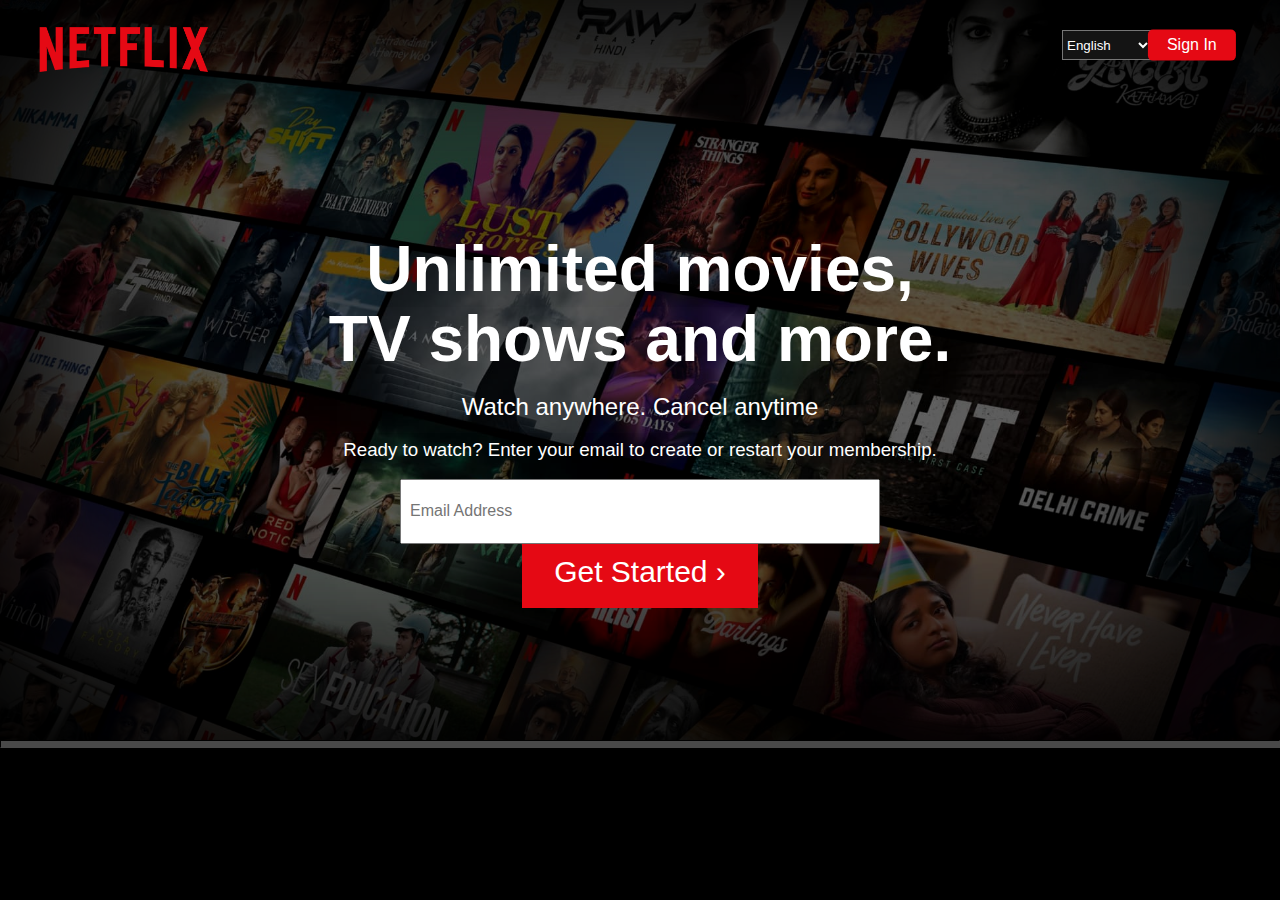
==== index.html @ e6e51c4e "Rename Main.html to index.html" ====
<!DOCTYPE html>
<html lang="en">

<head>
  <meta charset="UTF-8">
  <meta http-equiv="X-UA-Compatible" content="IE=edge">
  <meta name="viewport" content="width=device-width, initial-scale=1.0">
  <link rel="stylesheet" href="Style.css">
  <title>Netflix India - Watch TV Shows Online, Watch Movies Online</title>
  <link rel="icon" href="https://assets.nflxext.com/us/ffe/siteui/common/icons/nficon2016.ico" type="image/x-icon">
</head>

<body>

  <header class="Top">
    <div class="Top-bar">
      <img src="Img/Logo.png" alt="Netflix" />
      <span id="lang-sign">
        <span class="langselect">
          <select name="lang" id="lang-selector">
          <option value="eng">English</option>
          <option value="hin">हिन्दी</option>
        </select>
      </span>
        <a href="#" class="btn btn-rounded btn-signin">Sign In</a>
        <span>
    </div>
    <div class="Top-content">
      <h1>Unlimited movies, TV shows and more.</h1>
      <br>
      <h2 class="Top-content-1">Watch anywhere. Cancel anytime</h2>
      <br>
      <h3 class="Top-content-1">Ready to watch? Enter your email to create or restart your membership.</h3>
      <br>
      <span class="mail-started">

        <input type="email" id="Top-content-mail" name="mail" placeholder="Email Address" required><a href="#"
          class="btn btn-xl btn-get-started">Get Started &#x203A;</a>
      </span>
    </div>
  </header>
  <hr>

<!-- ################################################# Top Tab Completed #####################################################################################-->
</body>

</html>
---- Style.css ----
:root {
    --primary-color: #e50914;
    --dark-color: #141414;
  }
  
  * {
    box-sizing: border-box;
    margin: 0;
    padding: 0;
  }
  
  body {
    font-family: "Arial", sans-serif;
    -webkit-font-smoothing: antialiased;
    background: #000;
    color: #999;
  }
  
  ul {
    list-style: none;
  }
  
  h1,
  h2,
  h3,
  h4 {
    color: #fff;
  }
  
  a {
    color: #fff;
    text-decoration: none;
  }
  
  p {
    margin: 0.5rem 0;
  }
  
  img {
    width: 100%;
  }
  
  .Top {
    width: 100%;
    height: 740px;
    position: relative;
    background: url("Img/Background.png") no-repeat center center/cover;
  }
  
  .Top::after {
    content: "";
    position: absolute;
    top: 0;
    left: 0;
    width: 100%;
    height: 100%;
    z-index: 1;
    background: rgba(0, 0, 0, 0.5);
    box-shadow: inset 30px 0px 2500px #000, inset -30px -0px 2500px #000;
  }
  
  .Top-bar {
    position: relative;
    height: 90px;
    z-index: 2;
  }
  
  .Top-bar img {
    width: 170px;
    position: absolute;
        top: 30%;
        left: 3%;
        transform: translate(0);
      }

#lang-selector
{
 float:right;
 color: #fff;
 background-color: #141414;
 margin-right: 10%;
 margin-top:30px;
 width:90px;
 height:30px;
 
}
#lang-selector option{
    font-size: 15px;
    color: #fff;
    background-color: #999;
}
  
  
  .Top-bar a {
    position: absolute;
    top: 50%;
    right: 0;
    transform: translate(-50%, -50%);
  }
  
  .Top-content {
    position: relative;
    margin: auto;
    display: flex;
    flex-direction: column;
    justify-content: center;
    align-items: center;
    text-align: center;
    margin-top: 9rem;
    z-index: 2;
    margin-left:25% ;
    margin-right:25% ;
  }
  
  .Top-content h1 {
    font-weight: 600;
    font-size: 4rem;
    line-height: 1.1;
    
  }
  
  .Top-content-1 {
 font-weight: normal;
  }
  #Top-content-mail{
    font-size: 1.4rem;
    font-size: 16px;
    width: 480px;
    height: 65px;
    padding: 0.5rem 0.5rem;
    padding-top: -4px;
    
  }






/* buttons */
.btn {
    display: inline-block;
    background: var(--primary-color);
    color: #fff;
    padding: 0.4rem 1.2rem;
    font-size: 1rem;
    text-align: center;
    border: none;
    cursor: pointer;
    outline: none;
    
    
    opacity: 1.0;
  }
  
  .btn:hover {
    opacity: 0.9;
  }
  
  .btn-rounded {
    border-radius: 5px;
  }


  .btn-get-started{
    font-size: 30px;
    padding: 11px 32px;
    text-transform: capitalize;
    text-align: left;
    box-shadow: 0 8px 0 #e50914;
  }
  .btn-get-started:hover  {
    filter: brightness(110%);
    opacity: 1.0;
  }
  .btn-get-started:active  {
    opacity: 0.8;
  }
  
  .btn-lg {
    font-size: 1.4rem;
    padding: 1.2rem 1.7rem;
    text-transform: uppercase;
  }
  
  .btn-icon {
    margin-left: 0.5rem;
  }

  hr{
    height: 8px;
    width: 100%;
    color: rgb(73, 73, 73);
    background-color: rgb(73, 73, 73);
    border-color: rgb(73, 73, 73);
  }
 
  /*########################################################### Top Tab Completed#############################################################################3*/
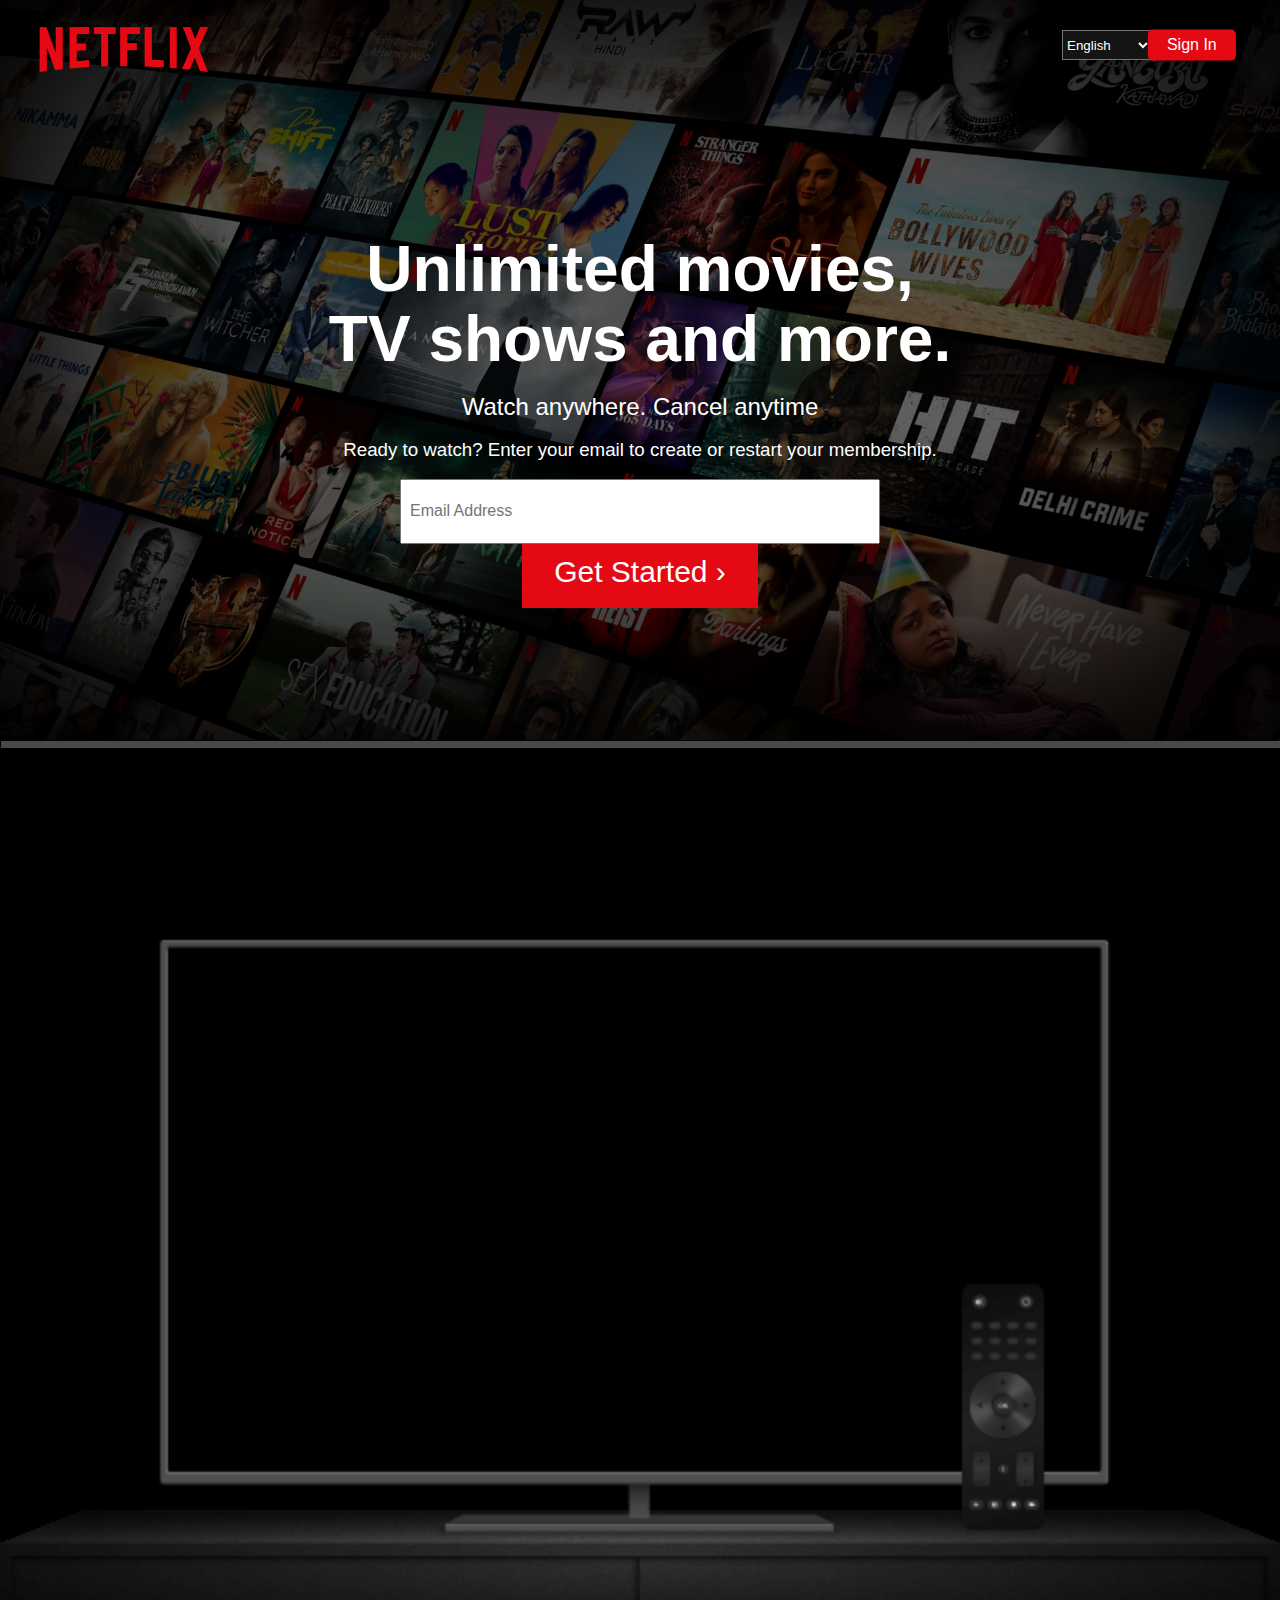
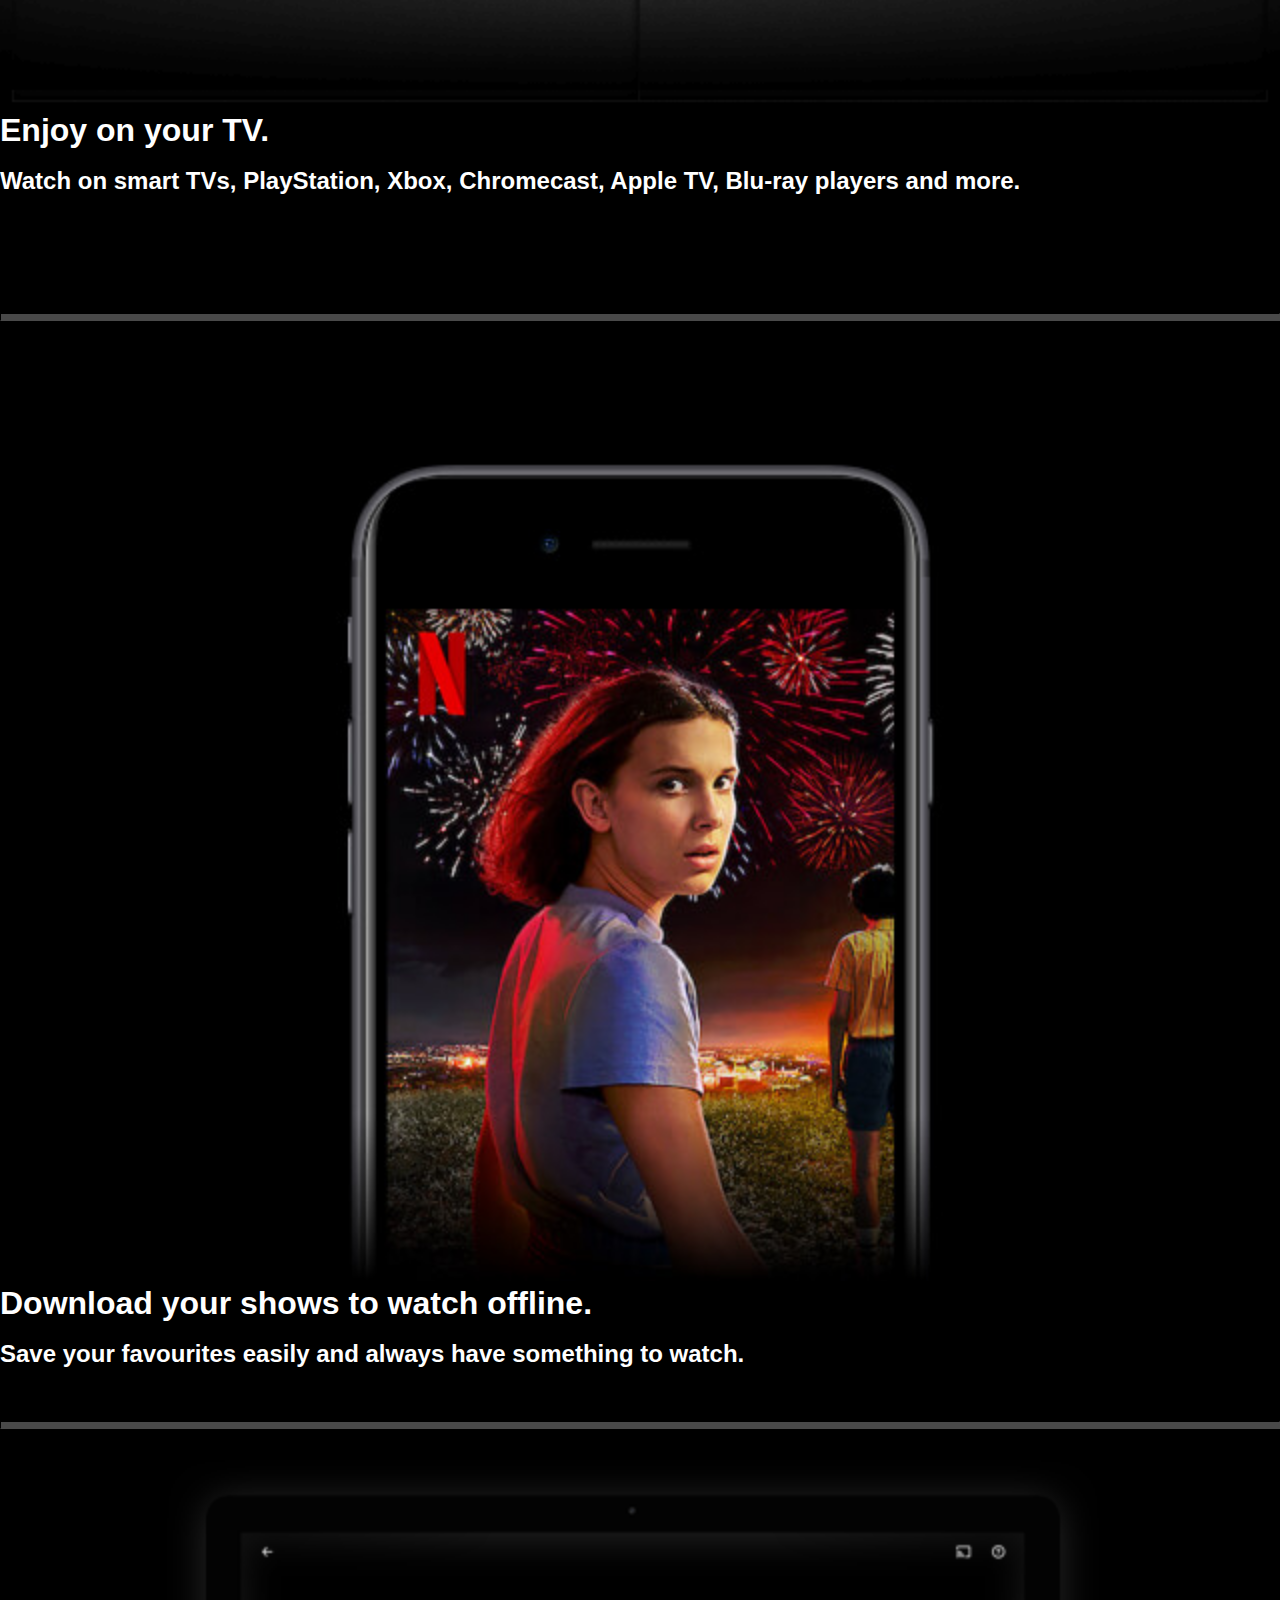
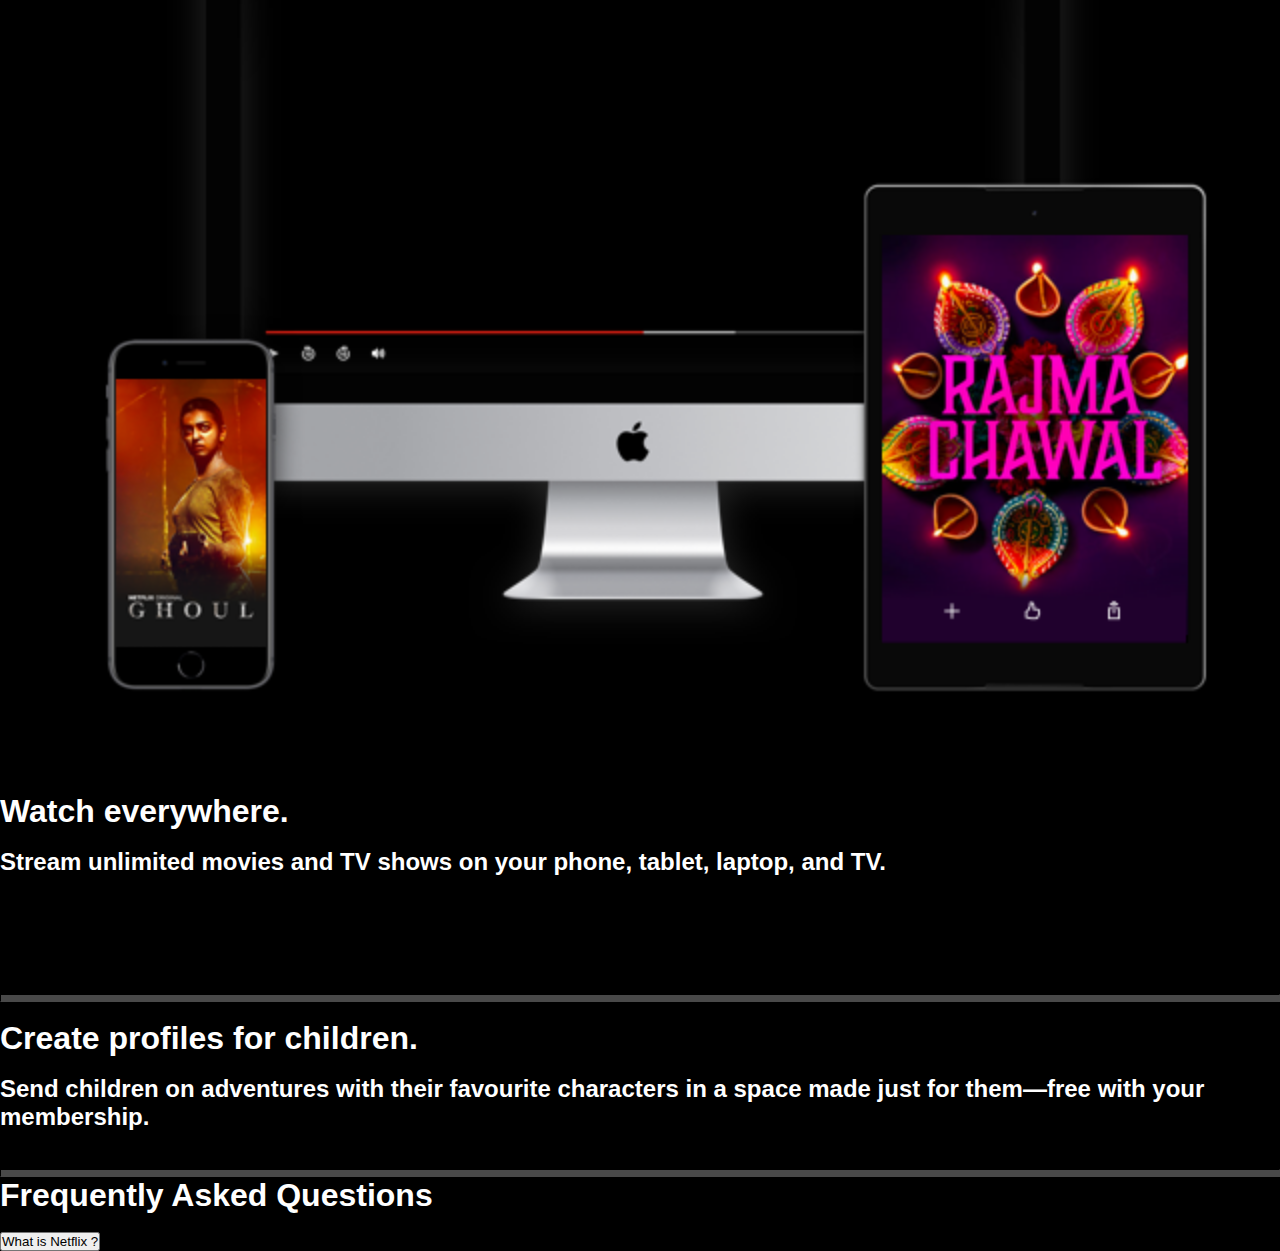
==== commit a1191718: "Add files via upload" ====
--- a/index.html
+++ b/index.html
@@ -12,16 +12,19 @@
 
 <body>
 
+
+  <!-- ################################################# Top Tab #########################################-->
+
   <header class="Top">
     <div class="Top-bar">
       <img src="Img/Logo.png" alt="Netflix" />
       <span id="lang-sign">
         <span class="langselect">
           <select name="lang" id="lang-selector">
-          <option value="eng">English</option>
-          <option value="hin">हिन्दी</option>
-        </select>
-      </span>
+            <option value="eng">English</option>
+            <option value="hin">हिन्दी</option>
+          </select>
+        </span>
         <a href="#" class="btn btn-rounded btn-signin">Sign In</a>
         <span>
     </div>
@@ -41,7 +44,74 @@
   </header>
   <hr>
 
-<!-- ################################################# Top Tab Completed #####################################################################################-->
+  <!-- ################################################# Tab 1 #########################################-->
+
+  <div class="Tab1">
+
+    <img src="Img/Tab1-content-TV.png" alt="" srcset="" id="Tab1-content-img">
+
+    <h1 class=" Tab1-content Tab1-content1">Enjoy on your TV. </h1>
+    <br>
+    <h2 class="Tab1-content Tab1-content2">Watch on smart TVs, PlayStation, Xbox, Chromecast, Apple TV, Blu-ray players
+      and more.</h2>
+  </div>
+  <br>
+  <hr style="margin-top: 100px;">
+
+  <!-- ################################################# Tab 2 #########################################-->
+  <div class="Tab2">
+    <div class="Tab2-content-img">
+      <img src="Img/Tab2-content-Phn.png" alt="" srcset="" class="Tab2-content-img1">
+    </div>
+
+    <h1 class=" Tab2-content Tab2-content1">Download your shows to watch offline.</h1>
+    <br>
+    <h2 class="Tab2-content Tab2-content2">Save your favourites easily and always have something to watch.</h2>
+  </div>
+  <br>
+  <hr style="margin-top: 35px;">
+
+  <!-- ################################################# Tab 3 #########################################-->
+  <div class="Tab3">
+
+    <img src="Img/Tab3-content-Apple.png" alt="" srcset="" id="Tab3-content-img">
+
+    <h1 class=" Tab3-content Tab3-content1">Watch everywhere.</h1>
+    <br>
+    <h2 class="Tab3-content Tab3-content2">Stream unlimited movies and TV shows on your phone, tablet, laptop, and TV.
+    </h2>
+  </div>
+  <br>
+  <hr style="margin-top: 100px;">
+
+  <!-- ################################################# Tab 4#########################################-->
+  <div class="Tab4">
+    <div class="Tab4-content-img">
+      <img src="Img/Tab4-content-children.png" alt="" srcset="" class="Tab4-content-img1">
+    </div>
+
+    <h1 class=" Tab4-content Tab4-content1">Create profiles for children.</h1>
+    <br>
+    <h2 class="Tab4-content Tab4-content2">Send children on adventures with their favourite characters in a space made
+      just for them—free with your membership.
+    </h2>
+  </div>
+  <br>
+  <hr style="margin-top: 20px;">
+
+  <!-- ################################################# Faq  Tab #########################################-->
+
+  <div class="faq-tab">
+
+    <h1 class="faqhead"> Frequently Asked Questions </h1>
+    <br>
+    <div class="buttonsFaq">
+      <button class="Faq-button">What is Netflix
+        ? </button>
+
+
+    </div>
+  </div>
 </body>
 
-</html>
+</html>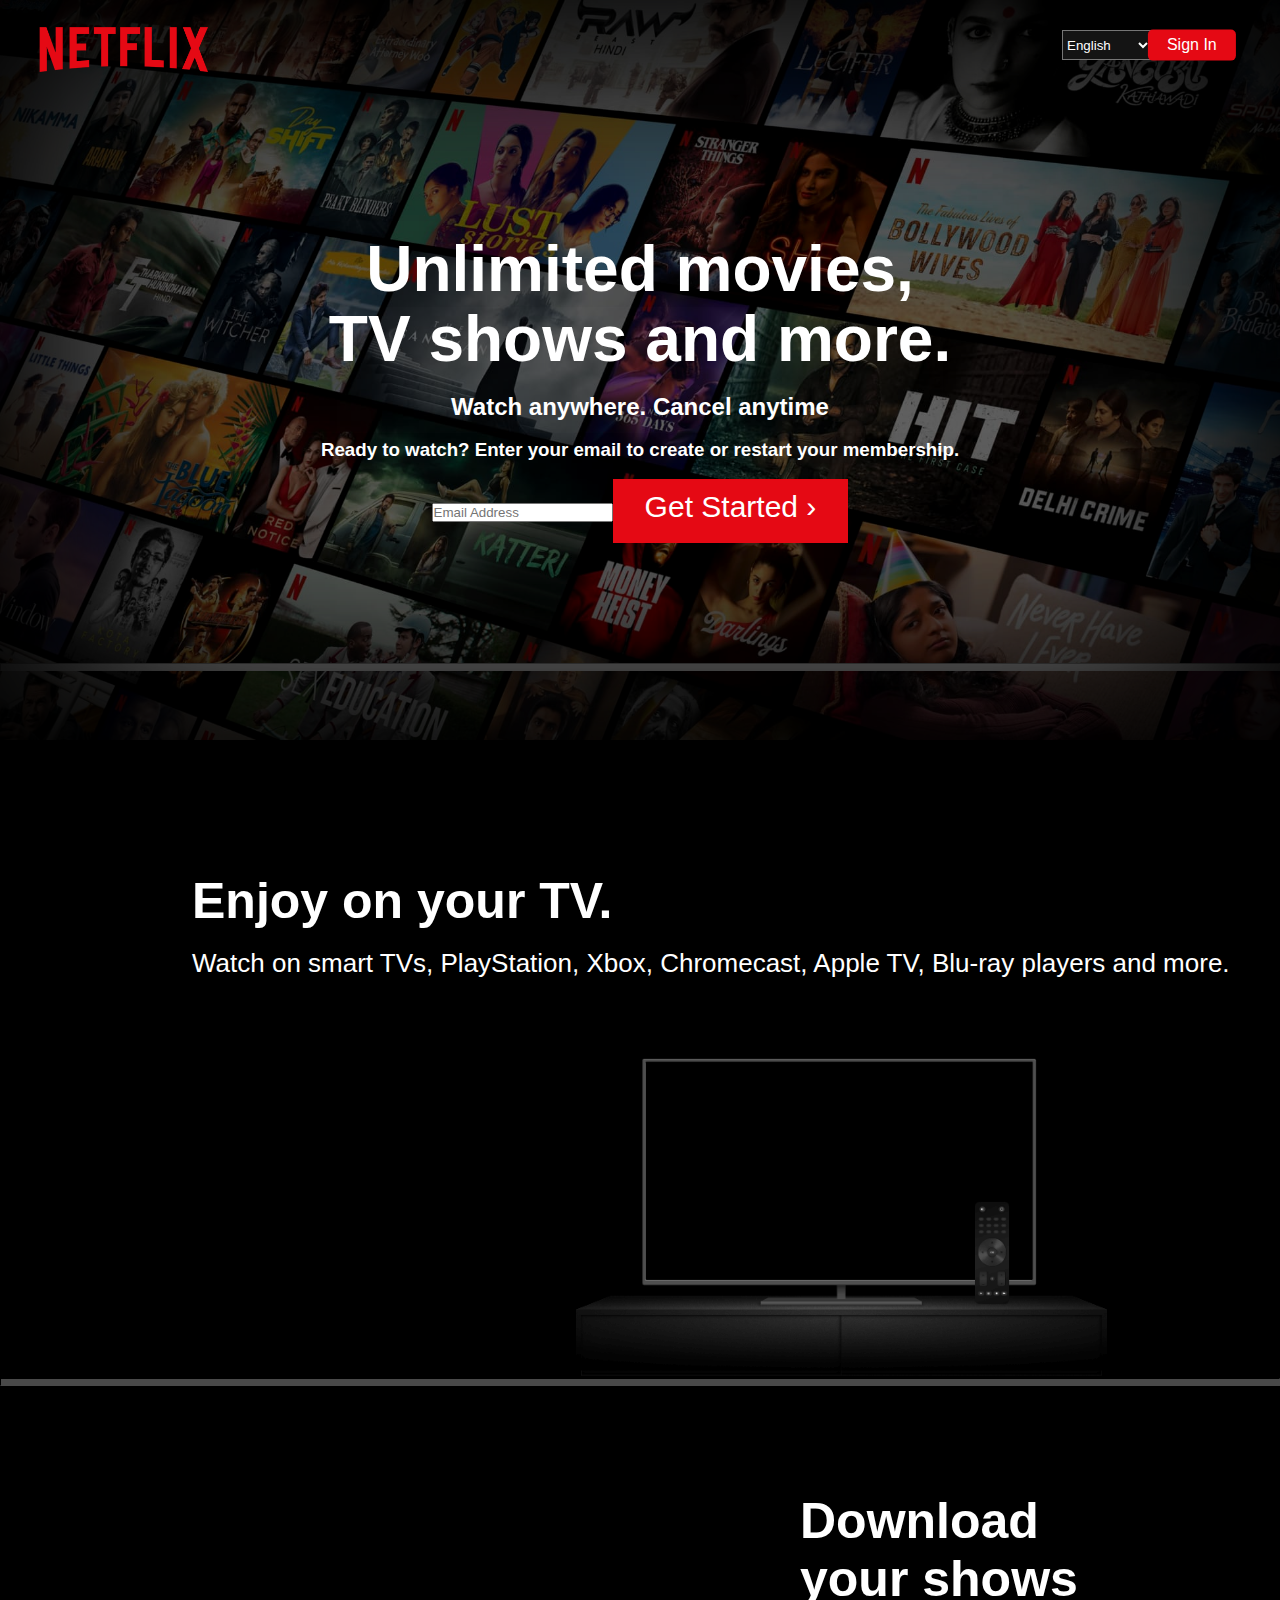
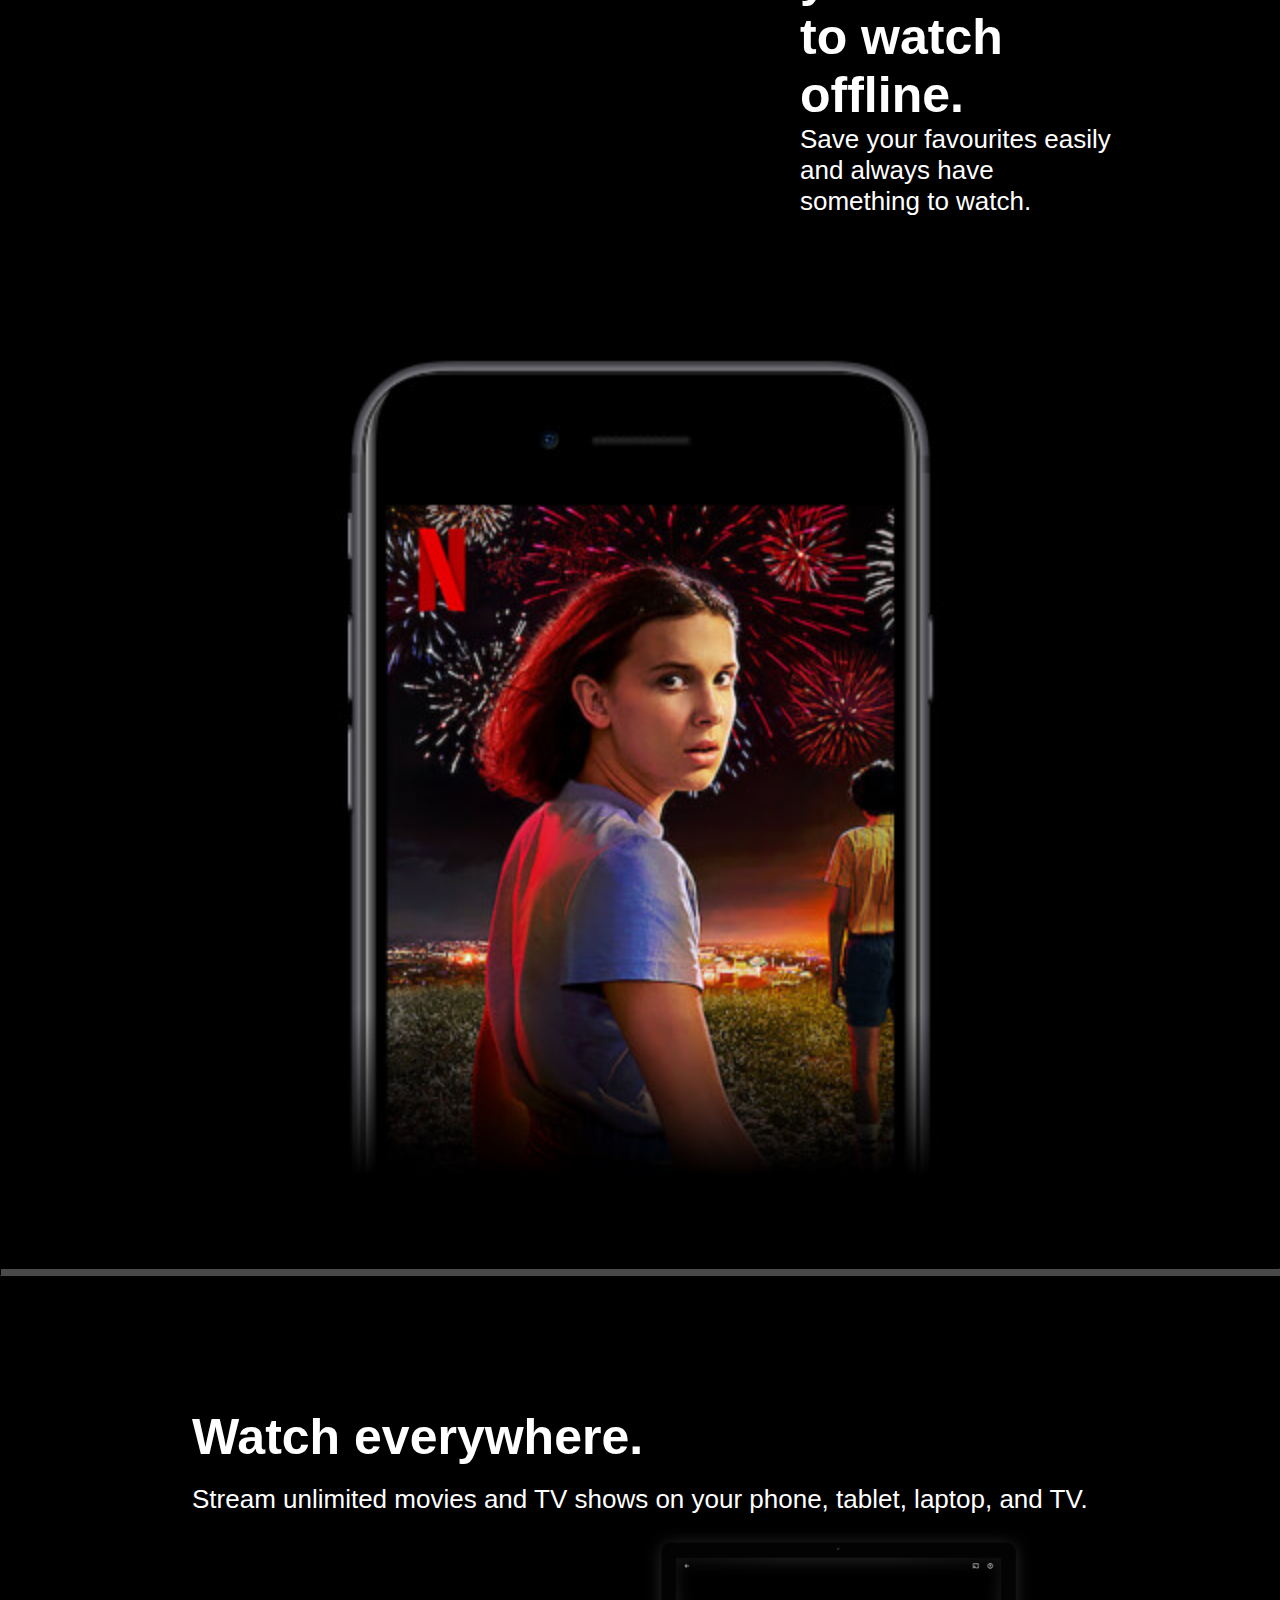
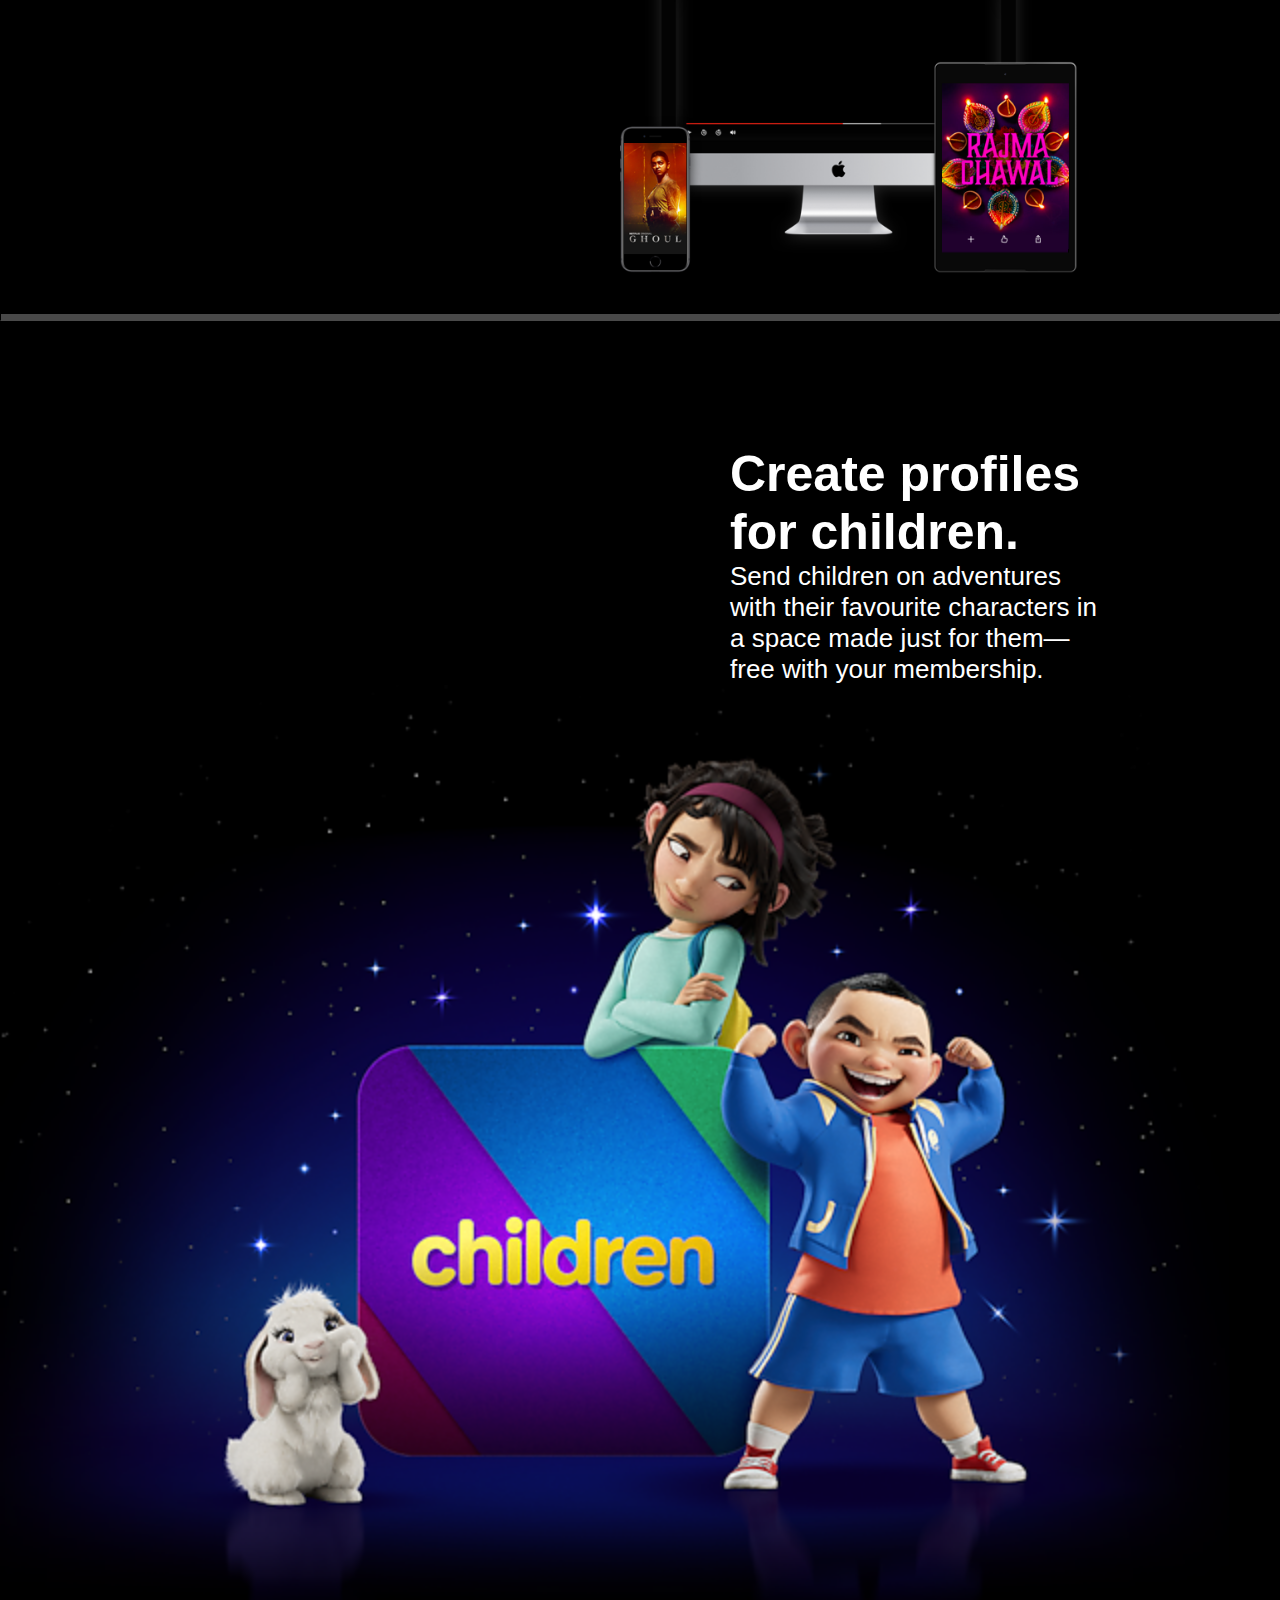
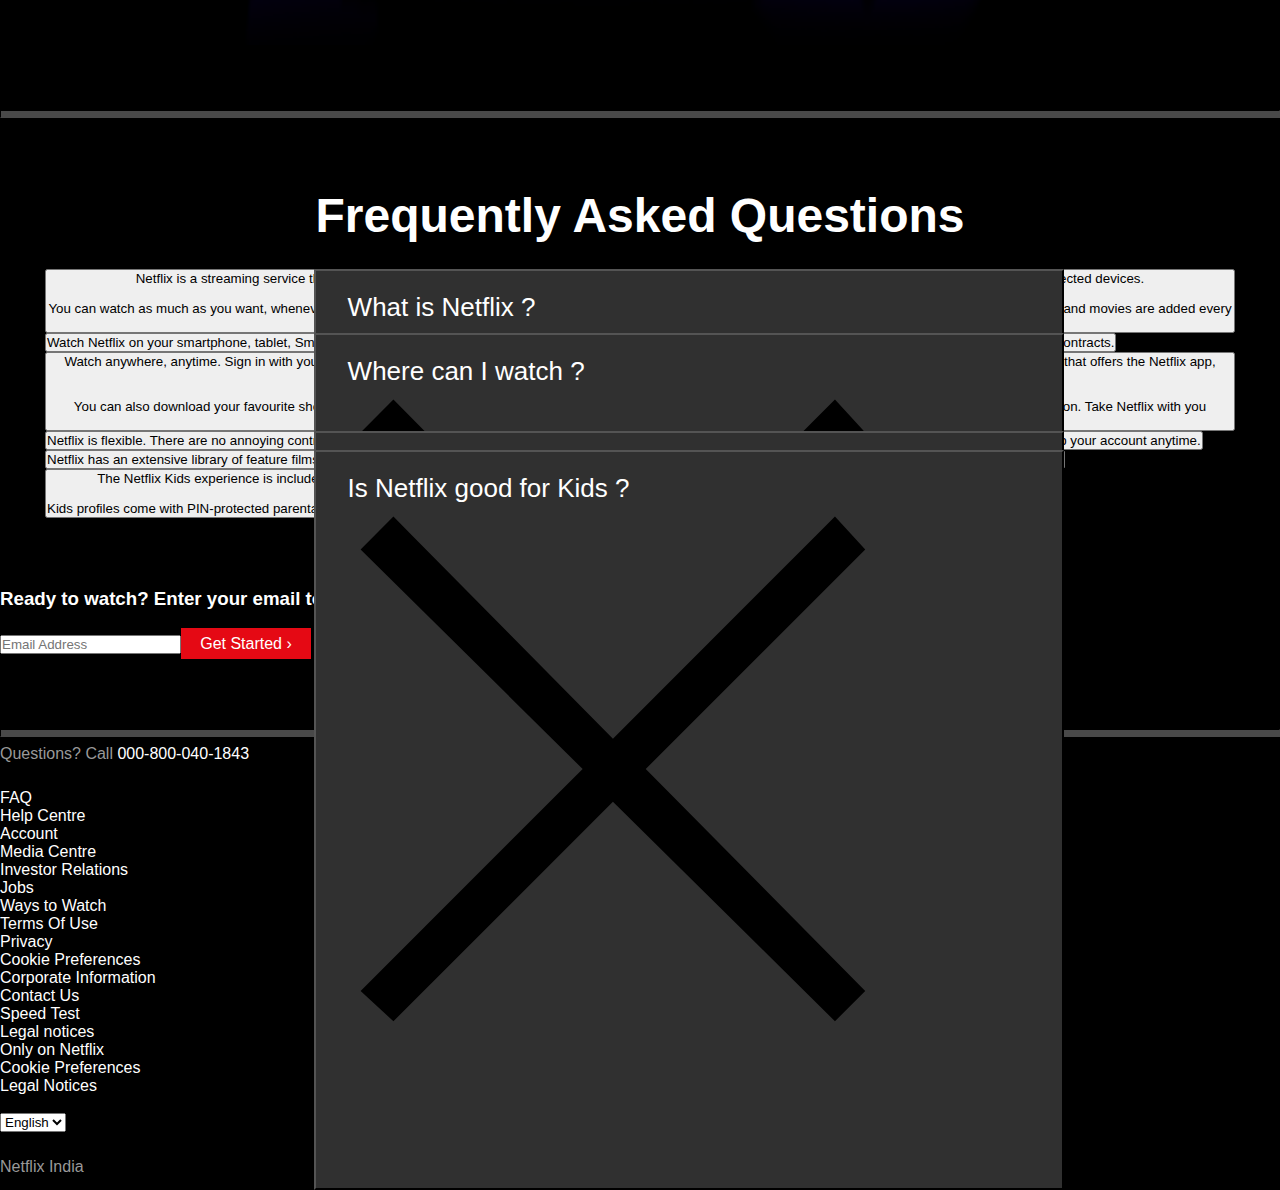
==== commit b62abf85: "Add files via upload" ====
--- a/index.html
+++ b/index.html
@@ -16,102 +16,379 @@
   <!-- ################################################# Top Tab #########################################-->
 
   <header class="Top">
+
+    <!-------------Top bar containing Logo Language Selector and Sign In button-------------->
     <div class="Top-bar">
-      <img src="Img/Logo.png" alt="Netflix" />
-      <span id="lang-sign">
+      <div class="logosign">
+        <img src="Img/Logo.png" alt="Netflix" id="logo" />
+
+        <span id="lang-sign">
+
+          <span class="langselect">
+            <select name="lang" id="lang-selector">
+              <option value="eng">English</option>
+              <option value="hin">हिन्दी</option>
+            </select>
+          </span>
+
+          <span><a href="#" class="btn btn-rounded btn-sign btn-icon">Sign In</a></span>
+        </span>
+      </div>
+    </div>
+
+    <!-------------Top tab containing Content email form get started button etc button-------------->
+
+
+
+    <div class="Top-content">
+      <h1 class="Top-content-1">Unlimited movies, TV shows and more.</h1>
+      <br>
+      <h2 class="Top-content-2">Watch anywhere. Cancel anytime</h2>
+      <br>
+      <form action="" class="mail-form">
+        <h3 class="Top-content-3">Ready to watch? Enter your email to create or restart your membership.</h3>
+        <br>
+        <span class="mail-started">
+          <input type="email" class="Top-content-mail" name="mail" placeholder="Email Address" required><a href="#"
+            class="btn btn-xl btn-get-started"><span class="btn-text"> Get Started
+              &#x203A;</span></a>
+        </span>
+      </form>
+    </div>
+
+    <hr style="margin-top: 10%;  color: white;
+        background-color: white;
+        border-color: white;">
+  </header>
+
+
+
+  <!-- ################################################# Tab 1 ######################################### -->
+
+
+
+  <div class="tab1-main">
+    <div class="tab1-container">
+      <div class="Tab1">
+
+        <div class="tab1-text tab1-item1 tab1-item">
+          <div class="tab1-text-container">
+            <h1 class=" Tab1-content Tab1-content1">Enjoy on your TV. </h1>
+            <br>
+            <h2 class="Tab1-content Tab1-content2">Watch on smart TVs, PlayStation, Xbox, Chromecast, Apple
+              TV, Blu-ray players and more.</h2>
+          </div>
+        </div>
+        <div class="tab1-img tab1-item2 tab1-item"><img src="Img/Tab1-content-TV.png" alt="" srcset=""
+            id="Tab1-content-img"></div>
+
+      </div>
+    </div>
+  </div>
+  <hr style="margin-top: 15px;">
+
+
+
+  <!-- ################################################# Tab 2 #########################################-->
+
+
+
+  <div class="tab2-main">
+    <div class="tab2-container">
+      <div class="Tab2">
+
+        <div class="tab2-text tab2-item1 tab2-item">
+          <div class="tab2-text-container">
+            <h1 class=" Tab2-content Tab2-content1">Download your shows to watch offline.</h1>
+
+            <h2 class="Tab2-content Tab2-content2">Save your favourites easily and always have something to watch.</h2>
+          </div>
+        </div>
+        <div class="tab2-img tab2-item2 tab2-item"><img src="Img/Tab2-content-Phn.png" alt="" srcset=""
+            id="Tab2-content-img"></div>
+
+      </div>
+    </div>
+  </div>
+  <hr style="margin-top: 35px;">
+
+
+  <!-- ################################################# Tab 3 #########################################-->
+
+
+
+  <div class="tab3-main">
+    <div class="tab3-container">
+      <div class="Tab3">
+
+        <div class="tab3-text tab3-item1 tab3-item">
+          <div class="tab3-text-container">
+            <h1 class=" Tab3-content Tab3-content1">Watch everywhere.</h1>
+            <br>
+            <h2 class="Tab3-content Tab3-content2">Stream unlimited movies and TV shows on your phone, tablet, laptop,
+              and TV.</h2>
+          </div>
+        </div>
+        <div class="tab3-img tab3-item2 tab3-item"><img src="Img/Tab3-content-Apple.png" alt="" srcset=""
+            id="Tab3-content-img"></div>
+
+      </div>
+    </div>
+  </div>
+  <hr style="margin-top: 35px;">
+
+
+
+
+  <!-- ################################################# Tab 4#########################################-->
+
+
+
+  <div class="tab4-main">
+    <div class="tab4-container">
+      <div class="Tab4">
+
+        <div class="tab4-text tab4-item1 tab4-item">
+          <div class="tab4-text-container">
+            <h1 class=" Tab4-content Tab4-content1">Create profiles for children.</h1>
+
+            <h2 class="Tab4-content Tab4-content2">Send children on adventures with their favourite characters in a
+              space made
+              just for them—free with your membership.</h2>
+          </div>
+        </div>
+        <div class="tab4-img tab4-item2 tab4-item"><img src="Img/Tab4-content-children.png" alt="" srcset=""
+            id="Tab4-content-img"></div>
+
+      </div>
+    </div>
+  </div>
+  <hr style="margin-top: 10px;">
+
+
+
+
+  <!-- ################################################# Faq  Tab #########################################-->
+
+  <div class="faq-tab">
+
+    <h1 class="faqhead"> Frequently Asked Questions </h1>
+    <br>
+
+    <div class="buttonsFaq">
+
+
+      <!---------------------------------------->
+
+
+      <button class="Faq-button Faq-button1">
+        <span class="ques">What is Netflix ? </span>
+        <span class="ques-icon ques-1">
+          <svg id="thin-x" viewBox="0 0 26 26" class="svg-icon svg-icon-thin-x svg-closed" focusable="true">
+            <path
+              d="M10.5 9.3L1.8 0.5 0.5 1.8 9.3 10.5 0.5 19.3 1.8 20.5 10.5 11.8 19.3 20.5 20.5 19.3 11.8 10.5 20.5 1.8 19.3 0.5 10.5 9.3Z">
+            </path>
+          </svg></span>
+      </button>
+      <button class="Answer-button Faq-answer1 initially-hide">
+        <span class="ans">Netflix is a streaming service that offers a wide variety of award-winning TV shows, movies,
+          anime, documentaries and more – on thousands of internet-connected devices. <br><br>
+
+          You can watch as much as you want, whenever you want, without a single ad – all for one low monthly price.
+          There's always something new to discover, and new TV shows and movies are added every week!</span>
+      </button>
+
+
+      <!---------------------------------------->
+
+
+      <button class="Faq-button Faq-button2">
+        <span class="ques">How much does netflix Costs ? </span>
+        <span class="ques-icon ques-1">
+          <svg id="thin-x" viewBox="0 0 26 26" class="svg-icon svg-icon-thin-x svg-closed" focusable="true">
+            <path
+              d="M10.5 9.3L1.8 0.5 0.5 1.8 9.3 10.5 0.5 19.3 1.8 20.5 10.5 11.8 19.3 20.5 20.5 19.3 11.8 10.5 20.5 1.8 19.3 0.5 10.5 9.3Z">
+            </path>
+          </svg></span>
+      </button>
+      <button class="Answer-button Faq-answer2 initially-hide">
+        <span class="ans">Watch Netflix on your smartphone, tablet, Smart TV, laptop, or streaming device, all for one
+          fixed monthly fee. Plans range from ₹ 149 to ₹ 649 a month. No extra costs, no contracts.</span>
+      </button>
+
+
+      <!---------------------------------------->
+
+
+      <button class="Faq-button Faq-button3"><span class="ques">Where can I watch ?</span>
+        <span class="ques-icon ques-1">
+          <svg id="thin-x" viewBox="0 0 26 26" class="svg-icon svg-icon-thin-x svg-closed" focusable="true">
+            <path
+              d="M10.5 9.3L1.8 0.5 0.5 1.8 9.3 10.5 0.5 19.3 1.8 20.5 10.5 11.8 19.3 20.5 20.5 19.3 11.8 10.5 20.5 1.8 19.3 0.5 10.5 9.3Z">
+            </path>
+          </svg></span>
+      </button>
+      <button class="Answer-button Faq-answer3 initially-hide">
+        <span class="ans">Watch anywhere, anytime. Sign in with your Netflix account to watch instantly on the web at
+          netflix.com from your personal computer or on any internet-connected device that offers the Netflix app,
+          including smart TVs, smartphones, tablets, streaming media players and game consoles.
+          <br><br>
+          You can also download your favourite shows with the iOS, Android, or Windows 10 app. Use downloads to watch
+          while you're on the go and without an internet connection. Take Netflix with you anywhere.</span>
+      </button>
+
+
+      <!---------------------------------------->
+
+
+
+      <button class="Faq-button Faq-button4"><span class="ques">How do I cancel ? </span>
+        <span class="ques-icon ques-1">
+          <svg id="thin-x" viewBox="0 0 26 26" class="svg-icon svg-icon-thin-x svg-closed" focusable="true">
+            <path
+              d="M10.5 9.3L1.8 0.5 0.5 1.8 9.3 10.5 0.5 19.3 1.8 20.5 10.5 11.8 19.3 20.5 20.5 19.3 11.8 10.5 20.5 1.8 19.3 0.5 10.5 9.3Z">
+            </path>
+          </svg></span>
+      </button>
+      <button class="Answer-button Faq-answer4 initially-hide">
+        <span class="ans">Netflix is flexible. There are no annoying contracts and no commitments. You can easily cancel
+          your account online in two clicks. There are no cancellation fees - start or stop your account anytime.</span>
+      </button>
+
+
+      <!---------------------------------------->
+
+
+
+      <button class="Faq-button Faq-button5"><span class="ques">What can I watch on Netflix ? </span>
+        <span class="ques-icon ques-1">
+          <svg id="thin-x" viewBox="0 0 26 26" class="svg-icon svg-icon-thin-x svg-closed" focusable="true">
+            <path
+              d="M10.5 9.3L1.8 0.5 0.5 1.8 9.3 10.5 0.5 19.3 1.8 20.5 10.5 11.8 19.3 20.5 20.5 19.3 11.8 10.5 20.5 1.8 19.3 0.5 10.5 9.3Z">
+            </path>
+          </svg></span>
+      </button>
+      <button class="Answer-button Faq-answer5 initially-hide">
+        <span class="ans">Netflix has an extensive library of feature films, documentaries, TV shows, anime,
+          award-winning Netflix originals, and more. Watch as much as you want, anytime you want.</span>
+      </button>
+
+
+
+      <!-- ------------------------------------ -->
+
+
+
+      <button class="Faq-button Faq-button6"><span class="ques">Is Netflix good for Kids ? </span>
+        <span class="ques-icon ques-1">
+          <svg id="thin-x" viewBox="0 0 26 26" class="svg-icon svg-icon-thin-x svg-closed" focusable="true">
+            <path
+              d="M10.5 9.3L1.8 0.5 0.5 1.8 9.3 10.5 0.5 19.3 1.8 20.5 10.5 11.8 19.3 20.5 20.5 19.3 11.8 10.5 20.5 1.8 19.3 0.5 10.5 9.3Z">
+            </path>
+          </svg></span>
+      </button>
+      <button class="Answer-button Faq-answer6 initially-hide">
+        <span class="ans">The Netflix Kids experience is included in your membership to give parents control while kids
+          enjoy family-friendly TV shows and films in their own space.
+          <br><br>
+          Kids profiles come with PIN-protected parental controls that let you restrict the maturity rating of content
+          kids can watch and block specific titles you don’t want kids to see.</span>
+      </button>
+    </div>
+  </div>
+
+
+
+
+
+  <!-- ------------------------------------ -->
+
+
+
+  <div class="Footor-mailsign">
+    <form action="" class="footer-mail-form">
+      <h3 class="footer-mail-head">Ready to watch? Enter your email to create or restart your membership.</h3>
+      <br>
+      <span class="footer-mail-started">
+        <input type="email" class="footer-content-mail" name="mail" placeholder="Email Address" required><a href="#"
+          class="btn btn-xl btn-get-started-footer"><span class="btn-text"> Get Started
+            &#x203A;</span></a>
+      </span>
+    </form>
+  </div>
+
+
+  <!-- <form action="" class="mail-form">
+    <h3 class="Top-content-3">Ready to watch? Enter your email to create or restart your membership.</h3>
+    <br>
+    <span class="mail-started">
+      <input type="email" class="Top-content-mail" name="mail" placeholder="Email Address" required><a href="#"
+        class="btn btn-xl btn-get-started"><span class="btn-text"> Get Started
+          &#x203A;</span></a>
+    </span>
+  </form> -->
+
+
+  <hr style="margin-top: 70px;">
+
+
+  <!-- <div class="login-tab2-faq">
+    <h3 class="Top-content-1">Ready to watch? Enter your email to create or restart your membership.</h3>
+    <br>
+    <span class="mail-started">
+
+      <input type="email" id="Top-content-mail" name="mail" placeholder="Email Address" required><a href="#"
+        class="btn btn-xl btn-get-started">Get Started &#x203A;</a>
+    </span>
+  </div>
+
+  <hr style="margin-top: 70px;"> -->
+
+
+
+  <!-- ################################################# Footer #########################################-->
+
+  <footer class="footer">
+    <div class="footer-content">
+      <p>Questions? Call <a href="tel:000-800-040-1843" style="font-size: 16px;"> 000-800-040-1843 </a></p>
+      <br>
+      <div class="footer-cols">
+        <ul>
+          <li><a href="#"><span class="footer-list-links">FAQ</span></a></li>
+          <li><a href="#"><span class="footer-list-links">Help Centre</span></a></li>
+          <li><a href="#"><span class="footer-list-links">Account</span></a></li>
+          <li><a href="#"><span class="footer-list-links">Media Centre</span></a></li>
+          <li><a href="#"><span class="footer-list-links">Investor Relations</span></a></li>
+          <li><a href="#"><span class="footer-list-links">Jobs</span></a></li>
+          <li><a href="#"><span class="footer-list-links">Ways to Watch</span></a></li>
+          <li><a href="#"><span class="footer-list-links">Terms Of Use</span></a></li>
+          <li><a href="#"><span class="footer-list-links">Privacy</span></a></li>
+          <li><a href="#"><span class="footer-list-links">Cookie Preferences</span></a></li>
+          <li><a href="#"><span class="footer-list-links">Corporate Information</span></a></li>
+          <li><a href="#"><span class="footer-list-links">Contact Us</a></li>
+          <li><a href="#"><span class="footer-list-links">Speed Test</a></li>
+          <li><a href="#"><span class="footer-list-links">Legal notices</a></li>
+          <li><a href="#"><span class="footer-list-links">Only on Netflix</a></li>
+          <li><a href="#">Cookie Preferences</a></li>
+          <li><a href="#">Legal Notices</a></li>
+        </ul>
+        <br>
         <span class="langselect">
-          <select name="lang" id="lang-selector">
+          <select name="lang" id="lang-selector-footer">
             <option value="eng">English</option>
             <option value="hin">हिन्दी</option>
           </select>
         </span>
-        <a href="#" class="btn btn-rounded btn-signin">Sign In</a>
-        <span>
-    </div>
-    <div class="Top-content">
-      <h1>Unlimited movies, TV shows and more.</h1>
-      <br>
-      <h2 class="Top-content-1">Watch anywhere. Cancel anytime</h2>
-      <br>
-      <h3 class="Top-content-1">Ready to watch? Enter your email to create or restart your membership.</h3>
-      <br>
-      <span class="mail-started">
-
-        <input type="email" id="Top-content-mail" name="mail" placeholder="Email Address" required><a href="#"
-          class="btn btn-xl btn-get-started">Get Started &#x203A;</a>
-      </span>
-    </div>
-  </header>
-  <hr>
-
-  <!-- ################################################# Tab 1 #########################################-->
-
-  <div class="Tab1">
-
-    <img src="Img/Tab1-content-TV.png" alt="" srcset="" id="Tab1-content-img">
-
-    <h1 class=" Tab1-content Tab1-content1">Enjoy on your TV. </h1>
-    <br>
-    <h2 class="Tab1-content Tab1-content2">Watch on smart TVs, PlayStation, Xbox, Chromecast, Apple TV, Blu-ray players
-      and more.</h2>
-  </div>
-  <br>
-  <hr style="margin-top: 100px;">
-
-  <!-- ################################################# Tab 2 #########################################-->
-  <div class="Tab2">
-    <div class="Tab2-content-img">
-      <img src="Img/Tab2-content-Phn.png" alt="" srcset="" class="Tab2-content-img1">
-    </div>
-
-    <h1 class=" Tab2-content Tab2-content1">Download your shows to watch offline.</h1>
-    <br>
-    <h2 class="Tab2-content Tab2-content2">Save your favourites easily and always have something to watch.</h2>
-  </div>
-  <br>
-  <hr style="margin-top: 35px;">
-
-  <!-- ################################################# Tab 3 #########################################-->
-  <div class="Tab3">
-
-    <img src="Img/Tab3-content-Apple.png" alt="" srcset="" id="Tab3-content-img">
-
-    <h1 class=" Tab3-content Tab3-content1">Watch everywhere.</h1>
-    <br>
-    <h2 class="Tab3-content Tab3-content2">Stream unlimited movies and TV shows on your phone, tablet, laptop, and TV.
-    </h2>
-  </div>
-  <br>
-  <hr style="margin-top: 100px;">
-
-  <!-- ################################################# Tab 4#########################################-->
-  <div class="Tab4">
-    <div class="Tab4-content-img">
-      <img src="Img/Tab4-content-children.png" alt="" srcset="" class="Tab4-content-img1">
-    </div>
-
-    <h1 class=" Tab4-content Tab4-content1">Create profiles for children.</h1>
-    <br>
-    <h2 class="Tab4-content Tab4-content2">Send children on adventures with their favourite characters in a space made
-      just for them—free with your membership.
-    </h2>
-  </div>
-  <br>
-  <hr style="margin-top: 20px;">
-
-  <!-- ################################################# Faq  Tab #########################################-->
-
-  <div class="faq-tab">
-
-    <h1 class="faqhead"> Frequently Asked Questions </h1>
-    <br>
-    <div class="buttonsFaq">
-      <button class="Faq-button">What is Netflix
-        ? </button>
-
-
-    </div>
-  </div>
+        <br>
+        <br>
+        <p>Netflix India</p>
+
+      </div>
+    </div>
+  </footer>
+
+
+
 </body>
 
 </html>--- a/Style.css
+++ b/Style.css
@@ -1,136 +1,137 @@
 :root {
-    --primary-color: #e50914;
-    --dark-color: #141414;
-  }
-  
-  * {
-    box-sizing: border-box;
-    margin: 0;
-    padding: 0;
-  }
-  
-  body {
-    font-family: "Arial", sans-serif;
-    -webkit-font-smoothing: antialiased;
-    background: #000;
-    color: #999;
-  }
-  
-  ul {
-    list-style: none;
-  }
-  
-  h1,
-  h2,
-  h3,
-  h4 {
-    color: #fff;
-  }
-  
-  a {
-    color: #fff;
-    text-decoration: none;
-  }
-  
-  p {
-    margin: 0.5rem 0;
-  }
-  
-  img {
-    width: 100%;
-  }
-  
-  .Top {
-    width: 100%;
-    height: 740px;
-    position: relative;
-    background: url("Img/Background.png") no-repeat center center/cover;
-  }
-  
-  .Top::after {
-    content: "";
-    position: absolute;
-    top: 0;
-    left: 0;
-    width: 100%;
-    height: 100%;
-    z-index: 1;
-    background: rgba(0, 0, 0, 0.5);
-    box-shadow: inset 30px 0px 2500px #000, inset -30px -0px 2500px #000;
-  }
-  
-  .Top-bar {
-    position: relative;
-    height: 90px;
-    z-index: 2;
-  }
-  
-  .Top-bar img {
-    width: 170px;
-    position: absolute;
-        top: 30%;
-        left: 3%;
-        transform: translate(0);
-      }
-
-#lang-selector
-{
- float:right;
- color: #fff;
- background-color: #141414;
- margin-right: 10%;
- margin-top:30px;
- width:90px;
- height:30px;
- 
-}
-#lang-selector option{
-    font-size: 15px;
-    color: #fff;
-    background-color: #999;
-}
-  
-  
-  .Top-bar a {
-    position: absolute;
-    top: 50%;
-    right: 0;
-    transform: translate(-50%, -50%);
-  }
-  
-  .Top-content {
-    position: relative;
-    margin: auto;
-    display: flex;
-    flex-direction: column;
-    justify-content: center;
-    align-items: center;
-    text-align: center;
-    margin-top: 9rem;
-    z-index: 2;
-    margin-left:25% ;
-    margin-right:25% ;
-  }
-  
-  .Top-content h1 {
-    font-weight: 600;
-    font-size: 4rem;
-    line-height: 1.1;
-    
-  }
-  
-  .Top-content-1 {
- font-weight: normal;
-  }
-  #Top-content-mail{
-    font-size: 1.4rem;
-    font-size: 16px;
-    width: 480px;
-    height: 65px;
-    padding: 0.5rem 0.5rem;
-    padding-top: -4px;
-    
-  }
+  --primary-color: #e50914;
+  --dark-color: #141414;
+}
+
+* {
+  box-sizing: border-box;
+  margin: 0;
+  padding: 0;
+}
+
+body {
+  font-family: "Arial", sans-serif;
+  -webkit-font-smoothing: antialiased;
+  background: #000;
+  color: #999;
+}
+
+ul {
+  list-style: none;
+}
+
+h1,
+h2,
+h3,
+h4 {
+  color: #fff;
+}
+
+a {
+  color: #fff;
+  text-decoration: none;
+}
+
+p {
+  margin: 0.5rem 0;
+}
+
+img {
+  width: 100%;
+}
+
+.Top {
+  width: 100%;
+  height: 740px;
+  position: relative;
+  background: url("Img/Background.png") no-repeat center center/cover;
+}
+
+.Top::after {
+  content: "";
+  position: absolute;
+  top: 0;
+  left: 0;
+  width: 100%;
+  height: 100%;
+  z-index: 1;
+  background: rgba(0, 0, 0, 0.5);
+  box-shadow: inset 30px 0px 2500px #000, inset -30px -0px 2500px #000;
+}
+
+.Top-bar {
+  position: relative;
+  height: 90px;
+  z-index: 2;
+}
+
+.Top-bar img {
+  width: 170px;
+  position: absolute;
+  top: 30%;
+  left: 3%;
+  transform: translate(0);
+}
+
+#lang-selector {
+  float: right;
+  color: #fff;
+  background-color: #141414;
+  margin-right: 10%;
+  margin-top: 30px;
+  width: 90px;
+  height: 30px;
+
+}
+
+#lang-selector option {
+  font-size: 15px;
+  color: #fff;
+  background-color: #999;
+}
+
+
+.Top-bar a {
+  position: absolute;
+  top: 50%;
+  right: 0;
+  transform: translate(-50%, -50%);
+}
+
+.Top-content {
+  position: relative;
+  margin: auto;
+  display: flex;
+  flex-direction: column;
+  justify-content: center;
+  align-items: center;
+  text-align: center;
+  margin-top: 9rem;
+  z-index: 2;
+  margin-left: 25%;
+  margin-right: 25%;
+}
+
+.Top-content h1 {
+  font-weight: 600;
+  font-size: 4rem;
+  line-height: 1.1;
+
+}
+
+.Top-content-1 {
+  font-weight: normal;
+}
+
+#Top-content-mail {
+  font-size: 1.4rem;
+  font-size: 16px;
+  width: 480px;
+  height: 65px;
+  padding: 0.5rem 0.5rem;
+  padding-top: -4px;
+
+}
 
 
 
@@ -139,60 +140,198 @@
 
 /* buttons */
 .btn {
-    display: inline-block;
-    background: var(--primary-color);
-    color: #fff;
-    padding: 0.4rem 1.2rem;
-    font-size: 1rem;
-    text-align: center;
-    border: none;
-    cursor: pointer;
-    outline: none;
-    
-    
-    opacity: 1.0;
-  }
-  
-  .btn:hover {
-    opacity: 0.9;
-  }
-  
-  .btn-rounded {
-    border-radius: 5px;
-  }
-
-
-  .btn-get-started{
-    font-size: 30px;
-    padding: 11px 32px;
-    text-transform: capitalize;
-    text-align: left;
-    box-shadow: 0 8px 0 #e50914;
-  }
-  .btn-get-started:hover  {
-    filter: brightness(110%);
-    opacity: 1.0;
-  }
-  .btn-get-started:active  {
-    opacity: 0.8;
-  }
-  
-  .btn-lg {
-    font-size: 1.4rem;
-    padding: 1.2rem 1.7rem;
-    text-transform: uppercase;
-  }
-  
-  .btn-icon {
-    margin-left: 0.5rem;
-  }
-
-  hr{
-    height: 8px;
-    width: 100%;
-    color: rgb(73, 73, 73);
-    background-color: rgb(73, 73, 73);
-    border-color: rgb(73, 73, 73);
-  }
- 
-  /*########################################################### Top Tab Completed#############################################################################3*/+  display: inline-block;
+  background: var(--primary-color);
+  color: #fff;
+  padding: 0.4rem 1.2rem;
+  font-size: 1rem;
+  text-align: center;
+  border: none;
+  cursor: pointer;
+  outline: none;
+
+
+  opacity: 1.0;
+}
+
+.btn:hover {
+  opacity: 0.9;
+}
+
+.btn-rounded {
+  border-radius: 5px;
+}
+
+
+.btn-get-started {
+  font-size: 30px;
+  padding: 11px 32px;
+  text-transform: capitalize;
+  text-align: left;
+  box-shadow: 0 8px 0 #e50914;
+}
+
+.btn-get-started:hover {
+  filter: brightness(110%);
+  opacity: 1.0;
+}
+
+.btn-get-started:active {
+  opacity: 0.8;
+}
+
+.btn-lg {
+  font-size: 1.4rem;
+  padding: 1.2rem 1.7rem;
+  text-transform: uppercase;
+}
+
+.btn-icon {
+  margin-left: 0.5rem;
+}
+
+hr {
+  height: 8px;
+  width: 100%;
+  color: rgb(73, 73, 73);
+  background-color: rgb(73, 73, 73);
+  border-color: rgb(73, 73, 73);
+}
+
+/*########################################################### Tab 1 ##################################################3*/
+.Tab1 {
+  margin-top: 30px;
+  padding-bottom: 4%;
+}
+
+#Tab1-content-img {
+  float: right;
+  width: 531px;
+  margin-right: 13.5%;
+}
+
+.Tab1-content {
+  padding-left: 15%;
+
+}
+
+.Tab1-content1 {
+  padding-top: 8%;
+  font-size: 50px;
+
+}
+
+.Tab1-content2 {
+  font-size: 26px;
+  font-weight: normal;
+}
+
+/*########################################################### Tab 2 ##################################################3*/
+.Tab2 {
+  margin-top: 30px;
+  padding-bottom: 4%;
+}
+
+.Tab2-content-img1 {
+  float: left;
+  width: 505px;
+  margin-left: 10.5%;
+}
+
+.Tab2-content {
+  margin-left: 800px;
+  padding-right: 13%;
+
+}
+
+.Tab2-content1 {
+  padding-top: 6%;
+  font-size: 50px;
+
+}
+
+.Tab2-content2 {
+  font-size: 26px;
+  font-weight: normal;
+}
+
+/*########################################################### Tab 3 ##################################################3*/
+.Tab3 {
+  margin-top: 30px;
+  padding-bottom: 4%;
+}
+
+#Tab3-content-img {
+  float: right;
+  width: 531px;
+  margin-right: 13.5%;
+}
+
+.Tab3-content {
+  padding-left: 15%;
+
+}
+
+.Tab3-content1 {
+  padding-top: 8%;
+  font-size: 50px;
+
+}
+
+.Tab3-content2 {
+  font-size: 26px;
+  font-weight: normal;
+}
+
+/*########################################################### Tab 4##################################################3*/
+
+.Tab4 {
+  margin-top: 60px;
+  padding-bottom: 4%;
+}
+
+.Tab4-content-img1 {
+  float: left;
+  width: 460px;
+  margin-left: 15%;
+}
+
+.Tab4-content {
+  margin-left: 730px;
+  padding-right: 13%;
+
+}
+
+.Tab4-content1 {
+  padding-top: 5%;
+  font-size: 50px;
+
+}
+
+.Tab4-content2 {
+  font-size: 26px;
+  font-weight: normal;
+}
+
+/*###########################################################  Faq Tab ##################################################*/
+.faq-tab {
+  padding: 70px 45px;
+}
+
+.faqhead {
+  font-size: 48px;
+  text-align: center;
+  margin-bottom: 8px;
+}
+
+.Faq-button {
+  background-color: #303030;
+  font-size: 26px;
+  color: #fff;
+  padding: 21px 58px 21px 32px;
+  width: 750px;
+  text-align: left;
+  position: absolute;
+  left: 24.5%;
+  margin-bottom: 10px;
+}
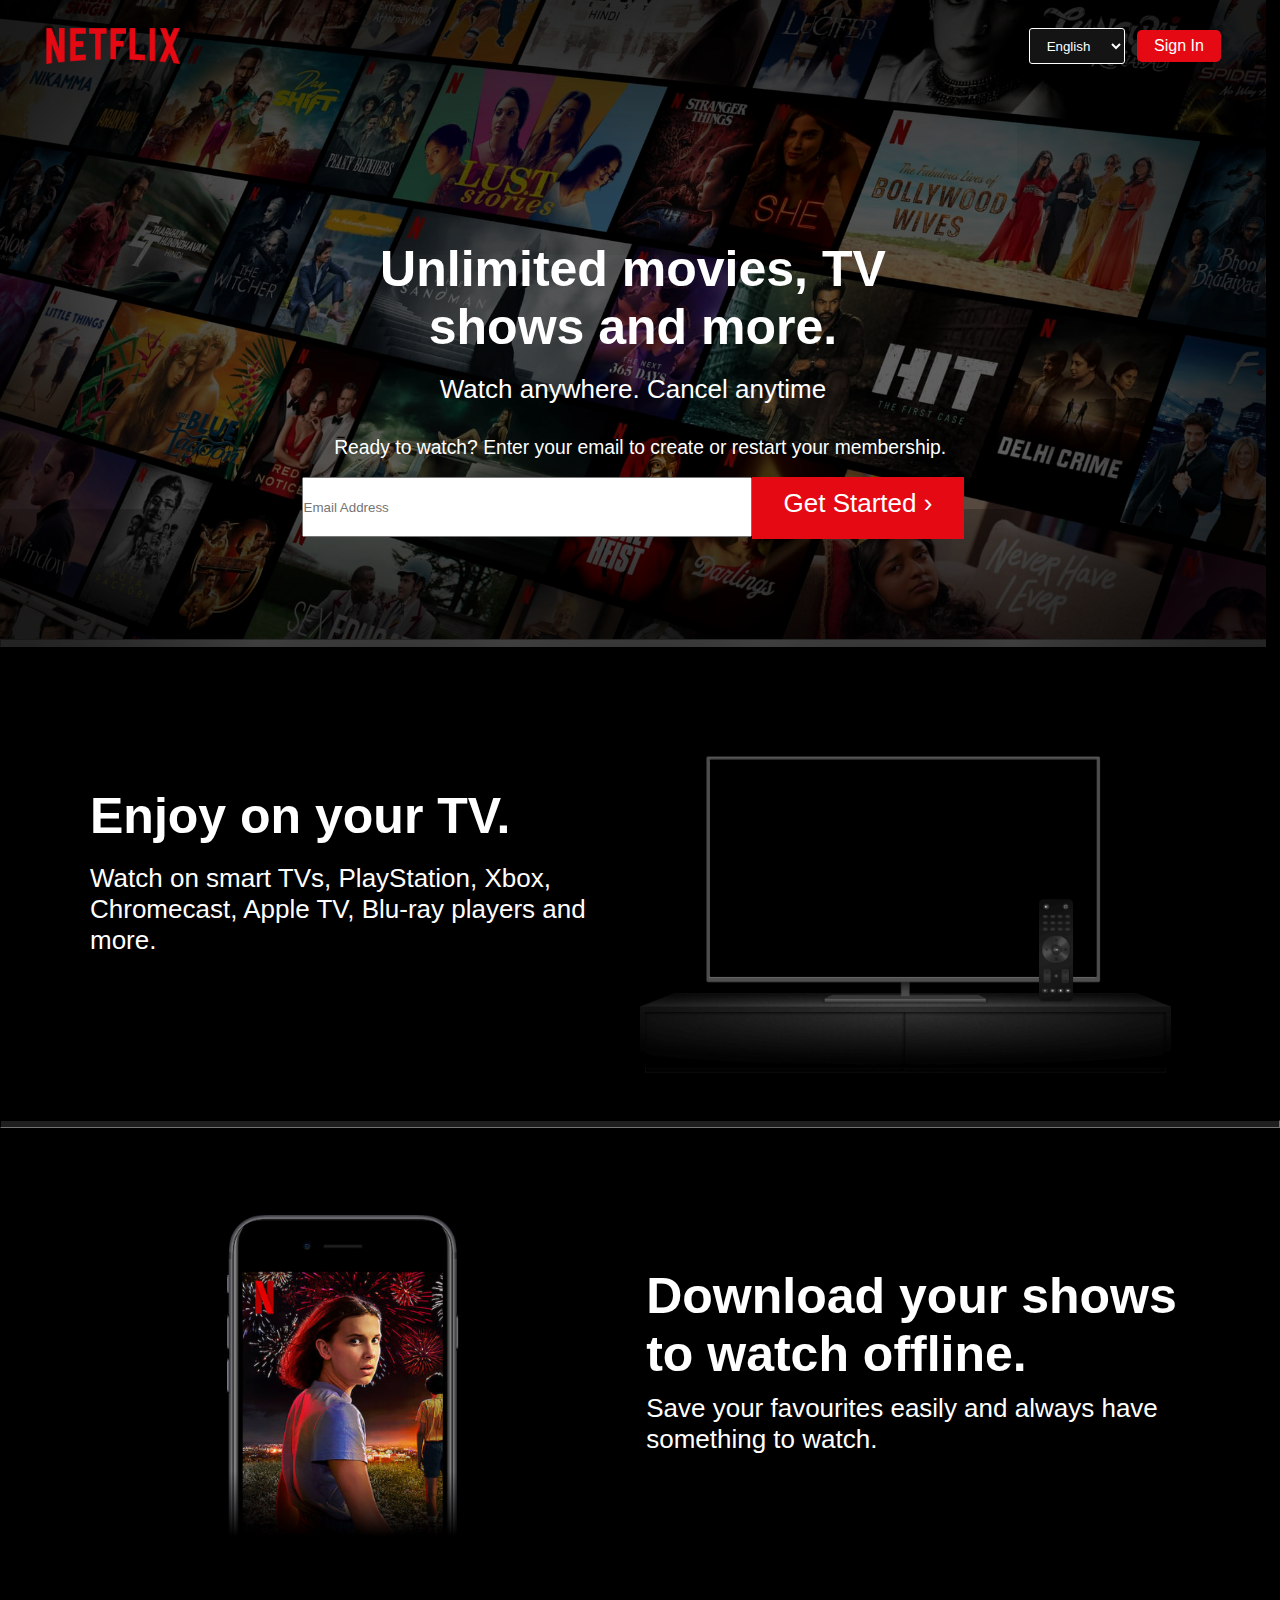
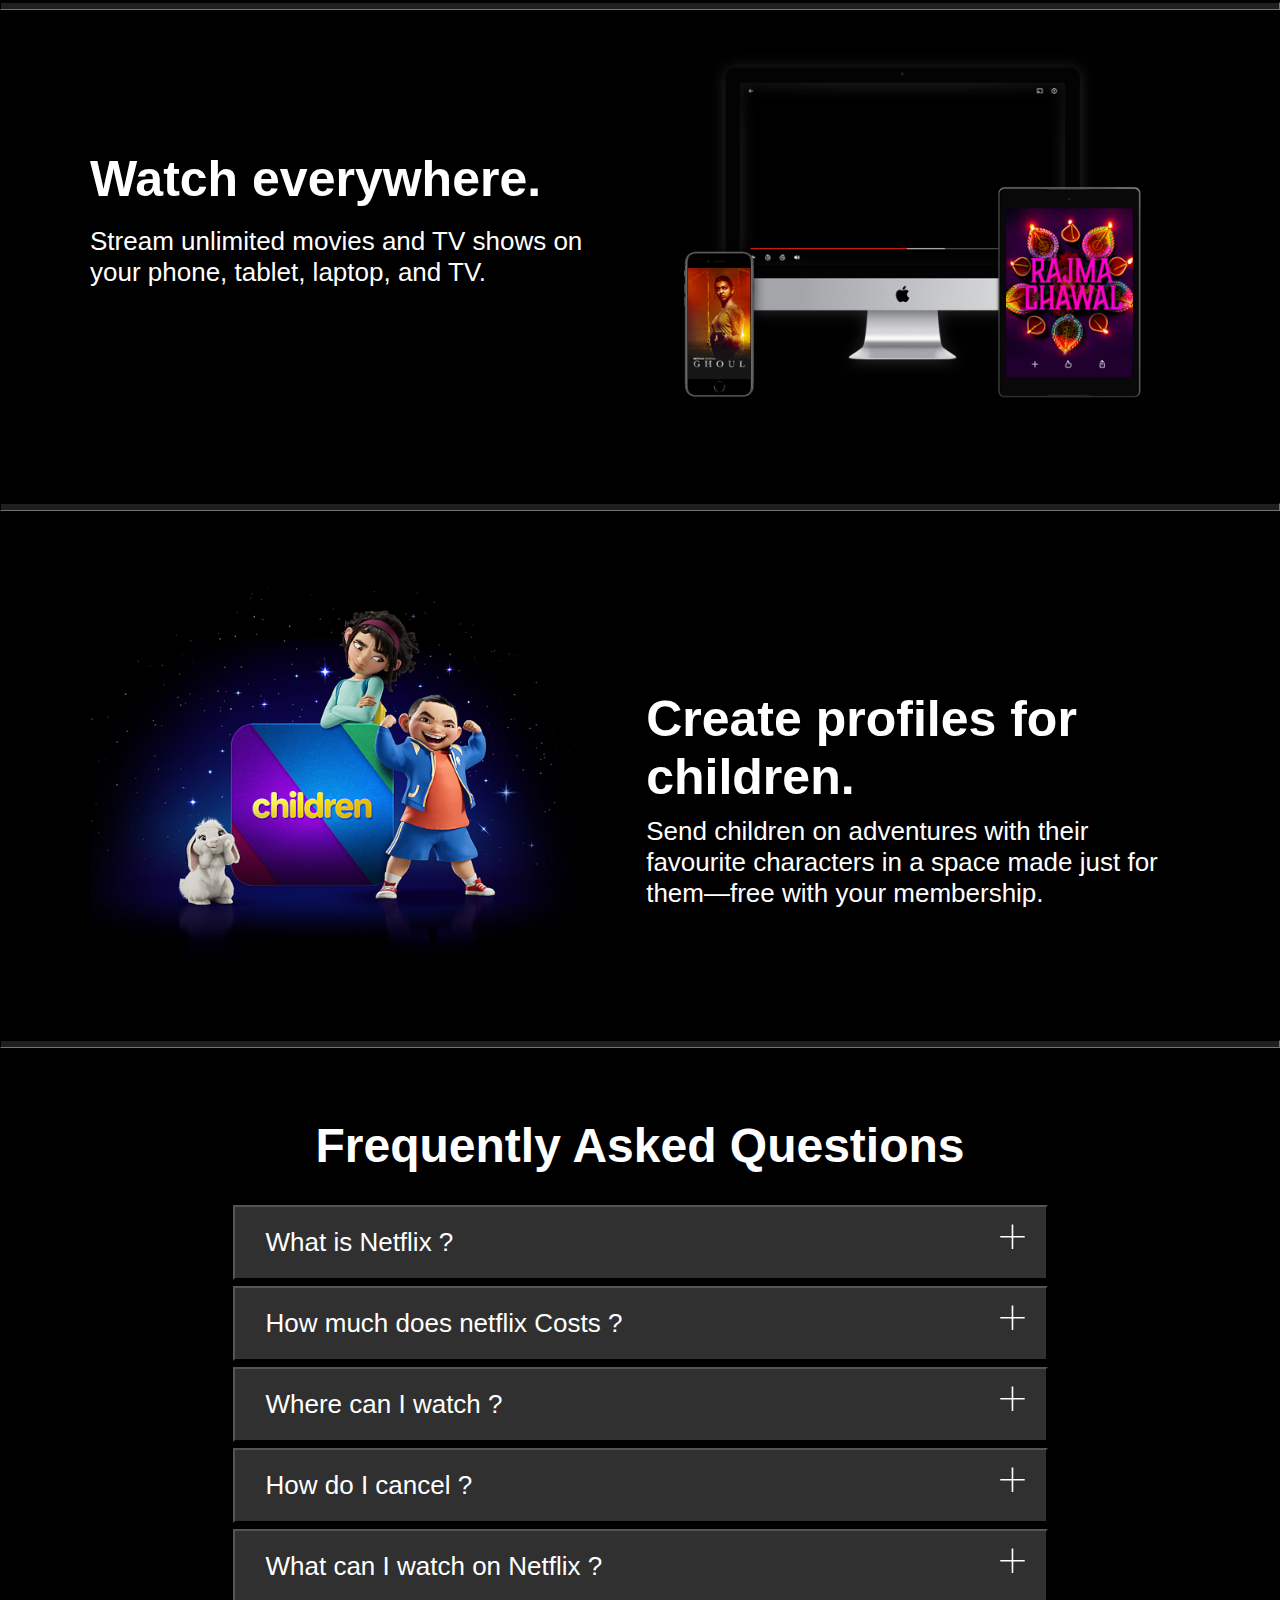
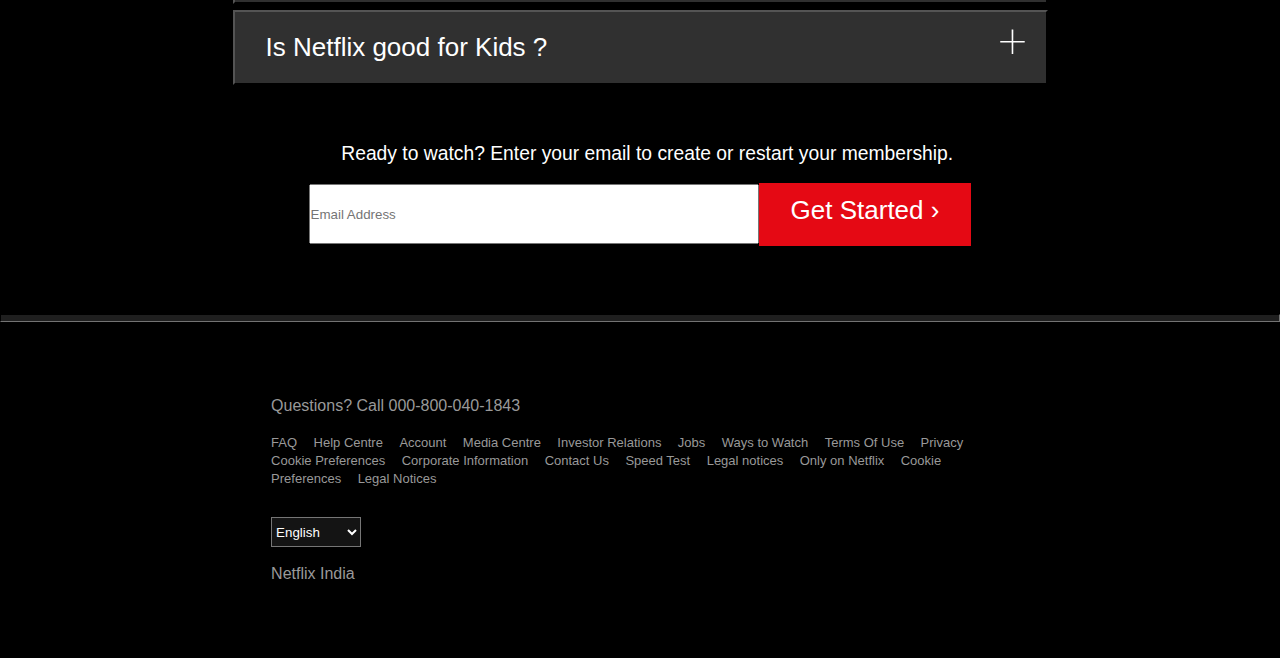
==== commit 493b11a2: "Update index.html" ====
--- a/index.html
+++ b/index.html
@@ -331,18 +331,6 @@
 
   <hr style="margin-top: 70px;">
 
-
-  <!-- <div class="login-tab2-faq">
-    <h3 class="Top-content-1">Ready to watch? Enter your email to create or restart your membership.</h3>
-    <br>
-    <span class="mail-started">
-
-      <input type="email" id="Top-content-mail" name="mail" placeholder="Email Address" required><a href="#"
-        class="btn btn-xl btn-get-started">Get Started &#x203A;</a>
-    </span>
-  </div>
-
-  <hr style="margin-top: 70px;"> -->
 
 
 
@@ -390,5 +378,6 @@
 
 
 </body>
-
-</html>+  <script src="main.js" > </script>
+
+</html>
--- a/Style.css
+++ b/Style.css
@@ -14,6 +14,8 @@
   -webkit-font-smoothing: antialiased;
   background: #000;
   color: #999;
+  margin: 0px;
+  padding: 0px;
 }
 
 ul {
@@ -32,17 +34,54 @@
   text-decoration: none;
 }
 
-p {
-  margin: 0.5rem 0;
-}
-
-img {
+hr {
+  height: 8px;
   width: 100%;
-}
+  color: rgb(31, 31, 31);
+  background-color: rgb(31, 31, 31);
+  border-color: rgb(31, 31, 31);
+}
+
+
+/* <!---------------Buttons ------------> */
+.btn {
+  display: inline-block;
+  background: var(--primary-color);
+  color: #fff;
+  padding: 0.4rem 1.2rem;
+  font-size: 1rem;
+  text-align: center;
+  border: none;
+  cursor: pointer;
+  outline: none;
+  opacity: 1.0;
+}
+
+.btn:hover {
+  opacity: 0.9;
+}
+
+.btn-rounded {
+  border-radius: 5px;
+}
+
+.btn-lg {
+  font-size: 1.4rem;
+  padding: 1.2rem 1.7rem;
+  text-transform: uppercase;
+}
+
+.btn-icon {
+  margin-left: 0.5rem;
+}
+
+
+
+/* <!-- ################################################# Top Tab #########################################--> */
 
 .Top {
-  width: 100%;
-  height: 740px;
+  width: 98.9vw;
+  /* height: 110vh; */
   position: relative;
   background: url("Img/Background.png") no-repeat center center/cover;
 }
@@ -59,22 +98,1102 @@
   box-shadow: inset 30px 0px 2500px #000, inset -30px -0px 2500px #000;
 }
 
+/* <!-------------Top bar containing Logo Language Selector and Sign In button--------------> */
+
+
 .Top-bar {
   position: relative;
-  height: 90px;
+  padding-top: 20px;
   z-index: 2;
 }
 
-.Top-bar img {
-  width: 170px;
-  position: absolute;
-  top: 30%;
-  left: 3%;
-  transform: translate(0);
+.logosign {
+  padding-top: 8px;
+  margin: 0px 45px;
+  height: 45px;
+}
+
+#logo {
+  height: 36px;
+}
+
+#lang-sign {
+  float: right;
 }
 
 #lang-selector {
-  float: right;
+  color: #fff;
+  background-color: #141414;
+  /* margin-right: 20px; */
+  width: 96px;
+  height: 36px;
+  border: 1px solid white;
+  border-radius: 3px;
+  padding: 5px 13px;
+}
+
+#lang-selector option {
+  font-size: 15px;
+  color: #fff;
+  background-color: #999;
+}
+
+.btn-sign {
+  display: inline-block;
+  background: var(--primary-color);
+  color: #fff;
+  padding: 7px 17px;
+  font-size: 16px;
+  text-align: center;
+  border: none;
+  cursor: pointer;
+  outline: none;
+  opacity: 1.0;
+}
+
+
+
+
+@media (max-width: 550px) {
+  .logosign {
+    margin: 0px 17.5px;
+  }
+
+  #logo {
+    height: 24px;
+  }
+
+  #lang-selector {
+    width: 94px;
+    height: 28.2px;
+    padding: 4px 13px;
+  }
+
+  .btn-sign {
+    padding: 4px 8px;
+    font-size: 14.4px;
+  }
+
+}
+
+/* <!-------------Top bar Content containing H1 H2 H3-------------> */
+
+.Top-content {
+  width: 950px;
+  position: relative;
+  margin: auto;
+  top: 100px;
+  justify-content: center;
+  align-items: center;
+  padding: 75px 0px;
+  text-align: center;
+  z-index: 2;
+}
+
+.Top-content-1 {
+
+  margin: auto;
+  width: 640px;
+  font-size: 50px;
+  justify-content: center;
+}
+
+.Top-content-2 {
+  font-weight: lighter;
+  margin: auto;
+  width: 640px;
+  font-size: 26px;
+  justify-content: center;
+}
+
+.btn-get-started {
+  font-size: 26px;
+  padding: 0.7rem 2rem;
+  text-transform: capitalize;
+  text-align: left;
+  box-shadow: 0 1vh 0 #e50914;
+}
+
+.btn-get-started:hover {
+  filter: brightness(110%);
+  opacity: 1.0;
+}
+
+.btn-get-started:active {
+  opacity: 0.8;
+}
+
+
+.mail-form {
+  width: 700px;
+  margin: auto;
+  padding-top: 13.6px;
+  justify-content: center;
+}
+
+.Top-content-3 {
+  font-weight: lighter;
+  margin: auto;
+  width: 714.41px;
+  padding-left: 20px;
+  padding-right: 20px;
+  font-size: 19.3px;
+  justify-content: center;
+}
+
+.Top-content-mail {
+  width: 450px;
+  height: 60px;
+}
+
+
+
+@media (max-width: 1040px) {
+  .Top-content {
+    width: auto;
+    margin: auto;
+    justify-content: center;
+    align-items: center;
+    padding: 75px 20px;
+    text-align: center;
+    z-index: 2;
+  }
+}
+
+@media (max-width: 850px) {
+  .Top-content {
+
+    padding: 75px 40px;
+  }
+
+  .Top-content-1 {
+
+    width: auto;
+
+  }
+
+  .Top-content-2 {
+    width: auto;
+  }
+
+  .mail-form {
+    width: auto;
+
+  }
+
+  .Top-content-3 {
+
+
+    width: auto;
+    margin: auto;
+    padding: auto;
+
+    font-size: 23px;
+  }
+
+  .Top-content-mail {
+    width: 60%;
+    position: relative;
+    justify-content: center;
+    margin: auto;
+    height: 50px;
+    display: block;
+  }
+
+  .btn-get-started {
+    display: inline-block;
+    width: 130px;
+    font-size: 16px;
+    justify-content: center;
+    padding: 8px 16px;
+    height: 40px;
+    box-shadow: none;
+    margin-top: 10px;
+  }
+}
+
+@media (max-width: 550px) {
+  .Top-content-1 {
+
+    font-size: 28px;
+
+  }
+
+  .Top-content-2 {
+    font-size: 18px;
+  }
+
+  .mail-form {
+    width: auto;
+
+  }
+
+  .Top-content-3 {
+
+
+    width: auto;
+    margin: auto;
+    padding: auto;
+
+    font-size: 18px;
+  }
+
+  .Top-content-mail {
+    width: 70%;
+    height: 35px;
+  }
+
+  .btn-get-started {
+    display: inline-block;
+    width: 120px;
+    font-size: 14px;
+    justify-content: center;
+    padding: 8px 15px;
+    height: 35px;
+    box-shadow: none;
+    margin-top: 10px;
+  }
+
+}
+
+/* <!-- -----------------------------------------  --> */
+
+
+
+/* <!-- #################################################   Tab   1   #########################################--> */
+
+
+
+.tab1-main {
+  padding: 30px 45px;
+}
+
+.tab1-container {
+  position: relative;
+  justify-content: center;
+  width: 1100px;
+  margin: auto;
+}
+
+.Tab1 {
+  display: flex;
+}
+
+.tab1-item {
+  display: flex;
+  flex: 1;
+}
+
+
+#Tab1-content-img {
+  width: 531px;
+}
+
+
+.Tab1-content1 {
+  padding-top: 20%;
+  font-size: 50px;
+}
+
+.Tab1-content2 {
+  font-size: 26px;
+  font-weight: normal;
+}
+
+
+
+
+@media (max-width: 1150px) {
+  .tab1-container {
+    position: relative;
+    justify-content: center;
+    width: 90vw;
+    margin: auto;
+  }
+
+  #Tab1-content-img {
+    width: 80%;
+  }
+
+  .Tab1-content1 {
+    padding-top: 17%;
+    font-size: 40px;
+  }
+
+  .Tab1-content2 {
+    font-size: 22px;
+    font-weight: normal;
+  }
+
+  .tab1-item1 {
+    width: 300px;
+  }
+
+}
+
+
+@media (max-width: 850px) {
+
+  .tab1-main {
+    padding: 5px 10px;
+  }
+
+  .Tab1 {
+    display: inline-block;
+  }
+
+  .tab1-item {
+    display: inline-block;
+    flex: none;
+  }
+
+  .tab1-img {
+    width: 94vw;
+    position: relative;
+    justify-content: center;
+  }
+
+  #Tab1-content-img {
+    width: 90%;
+    padding-left: 10vw;
+  }
+
+  .Tab1-content1 {
+    width: 94vw;
+    text-align: center;
+    padding-top: 15%;
+    font-size: 46px;
+  }
+
+  .Tab1-content2 {
+    width: 94vw;
+    padding: 10px 25px;
+    text-align: center;
+    font-size: 20px;
+  }
+}
+
+@media (max-width: 550px) {
+  .Tab1-content1 {
+    font-size: 36px;
+  }
+
+  .Tab1-content2 {
+    font-size: 18px;
+  }
+}
+
+
+/* <!-- -----------------------------------------  --> */
+
+
+
+/* <!-- #################################################   Tab   2   #########################################--> */
+
+
+
+.tab2-main {
+  padding: 30px 45px;
+}
+
+.tab2-container {
+  position: relative;
+
+  width: 1100px;
+  margin: auto;
+}
+
+.Tab2 {
+  display: flex;
+}
+
+.tab2-item {
+  display: flex;
+  flex: 1;
+}
+
+.tab2-item2 {
+  order: 1;
+  justify-content: right;
+  padding-right: 4vw;
+  flex: 1;
+}
+
+.tab2-item1 {
+  order: 2;
+  justify-content: left;
+  flex: 2;
+}
+
+
+
+#Tab2-content-img {
+  width: 505px;
+}
+
+.Tab2-content1 {
+  padding-top: 20%;
+  padding-bottom: 10px;
+  font-size: 50px;
+}
+
+.Tab2-content2 {
+  font-size: 26px;
+  font-weight: normal;
+}
+
+
+
+
+@media (max-width: 1150px) {
+  .tab2-container {
+    position: relative;
+    justify-content: center;
+    width: 88vw;
+    margin: auto;
+  }
+
+  #Tab2-content-img {
+    width: 40vw;
+
+  }
+
+  .Tab2-content1 {
+    font-size: 37px;
+  }
+
+  .Tab2-content2 {
+    font-size: 22px;
+
+  }
+
+}
+
+
+@media (max-width: 850px) {
+
+  .tab2-main {
+    padding: 5px 10px;
+  }
+
+  .Tab2 {
+    display: inline-block;
+  }
+
+  .tab2-item {
+    display: inline-block;
+    flex: none;
+  }
+
+  .tab2-img {
+    width: 94vw;
+    position: relative;
+    justify-content: center;
+  }
+
+  #Tab2-content-img {
+    width: 90%;
+    padding-left: 10vw;
+  }
+
+  .Tab2-content1 {
+    width: 94vw;
+    text-align: center;
+    padding-top: 15%;
+    font-size: 40px;
+  }
+
+  .Tab2-content2 {
+    width: 94vw;
+    padding: 10px 25px;
+    text-align: center;
+    font-size: 20px;
+  }
+}
+
+@media (max-width: 550px) {
+  .Tab2-content1 {
+    font-size: 26px;
+  }
+
+  .Tab2-content2 {
+    font-size: 18px;
+  }
+}
+
+
+/* <!-- -----------------------------------------  --> */
+
+
+
+/* <!-- #################################################   Tab   3   #########################################--> */
+
+
+
+.tab3-main {
+  padding: 30px 45px;
+}
+
+.tab3-container {
+  position: relative;
+  justify-content: center;
+  width: 1100px;
+  margin: auto;
+}
+
+.Tab3 {
+  display: flex;
+}
+
+.tab3-item {
+  display: flex;
+  flex: 1;
+}
+
+
+#Tab3-content-img {
+  width: 531px;
+}
+
+
+.Tab3-content1 {
+  padding-top: 20%;
+  font-size: 50px;
+}
+
+.Tab3-content2 {
+  font-size: 26px;
+  font-weight: normal;
+}
+
+
+
+
+@media (max-width: 1150px) {
+  .tab3-container {
+    position: relative;
+    justify-content: center;
+    width: 90vw;
+    margin: auto;
+  }
+
+  #Tab3-content-img {
+    width: 80%;
+  }
+
+  .Tab3-content1 {
+    padding-top: 17%;
+    font-size: 40px;
+  }
+
+  .Tab3-content2 {
+    font-size: 22px;
+    font-weight: normal;
+  }
+
+  .tab3-item1 {
+    width: 300px;
+  }
+
+}
+
+
+@media (max-width: 850px) {
+
+  .tab3-main {
+    padding: 5px 10px;
+  }
+
+  .Tab3 {
+    display: inline-block;
+  }
+
+  .tab3-item {
+    display: inline-block;
+    flex: none;
+  }
+
+  .tab3-img {
+    width: 94vw;
+    position: relative;
+    justify-content: center;
+  }
+
+  #Tab3-content-img {
+    width: 90%;
+    padding-left: 10vw;
+  }
+
+  .Tab3-content1 {
+    width: 94vw;
+    text-align: center;
+    padding-top: 15%;
+    font-size: 46px;
+  }
+
+  .Tab3-content2 {
+    width: 94vw;
+    padding: 10px 25px;
+    text-align: center;
+    font-size: 20px;
+  }
+}
+
+@media (max-width: 550px) {
+  .Tab3-content1 {
+    font-size: 36px;
+  }
+
+  .Tab3-content2 {
+    font-size: 18px;
+  }
+}
+
+
+/* <!-- -----------------------------------------  --> */
+
+
+
+/* <!-- #################################################   Tab   4   #########################################--> */
+
+
+.tab4-main {
+  padding: 70px 45px;
+}
+
+.tab4-container {
+  position: relative;
+
+  width: 1100px;
+  margin: auto;
+}
+
+.Tab4 {
+  display: flex;
+}
+
+.tab4-item {
+  display: flex;
+  flex: 1;
+}
+
+.tab4-item2 {
+  order: 1;
+  justify-content: right;
+  padding-right: 4vw;
+  flex: 1;
+}
+
+.tab4-item1 {
+  order: 2;
+  justify-content: left;
+  flex: 2;
+}
+
+
+
+#Tab4-content-img {
+  width: 505px;
+}
+
+.Tab4-content1 {
+  padding-top: 20%;
+  padding-bottom: 10px;
+  font-size: 50px;
+}
+
+.Tab4-content2 {
+  font-size: 26px;
+  font-weight: normal;
+}
+
+
+
+
+@media (max-width: 1150px) {
+  .tab4-container {
+    position: relative;
+    justify-content: center;
+    width: 88vw;
+    margin: auto;
+  }
+
+  #Tab4-content-img {
+    width: 40vw;
+
+  }
+
+  .Tab4-content1 {
+    font-size: 37px;
+  }
+
+  .Tab4-content2 {
+    font-size: 22px;
+
+  }
+
+}
+
+
+@media (max-width: 850px) {
+
+  .tab4-main {
+    padding: 5px 10px;
+  }
+
+  .Tab4 {
+    display: inline-block;
+  }
+
+  .tab4-item {
+    display: inline-block;
+    flex: none;
+  }
+
+  .tab4-img {
+    width: 94vw;
+    position: relative;
+    justify-content: center;
+  }
+
+  #Tab4-content-img {
+    width: 90%;
+    padding-left: 10vw;
+  }
+
+  .Tab4-content1 {
+    width: 94vw;
+    text-align: center;
+    padding-top: 15%;
+    font-size: 40px;
+  }
+
+  .Tab4-content2 {
+    width: 94vw;
+    padding: 10px 25px;
+    text-align: center;
+    font-size: 20px;
+  }
+}
+
+@media (max-width: 550px) {
+  .Tab4-content1 {
+    font-size: 26px;
+  }
+
+  .Tab4-content2 {
+    font-size: 18px;
+  }
+}
+
+
+/* <!-- -----------------------------------------  --> */
+
+
+
+/* <!-- #################################################  Faq  Tab   #########################################--> */
+
+
+
+.faq-tab {
+  position: relative;
+  margin: auto;
+  justify-content: center;
+  align-items: center;
+  padding: 70px 45px 45px 45px;
+  text-align: center;
+  z-index: 2;
+}
+
+.faqhead {
+  font-size: 48px;
+  text-align: center;
+  margin-bottom: 8px;
+}
+
+.Faq-button {
+  background-color: #303030;
+  font-size: 26px;
+  color: #fff;
+  padding: 20px 20px 20px 31px;
+  width: 815px;
+  text-align: left;
+  position: relative;
+  margin-top: 6px;
+  margin-bottom: 0px;
+}
+
+
+.Faq-button:hover{
+  cursor: pointer;
+}
+
+.Answer-button:hover{
+  cursor:text;
+}
+
+.svg-icon{
+  width: 2rem;
+  height: 1.5rem;
+  fill: #fff;
+}
+
+.ques-icon{
+float: right;
+transform: rotate(45deg);
+
+}
+
+.Answer-button {
+  background-color: #303030;
+  font-size: 26px;
+  color: #fff;
+  padding: 20px 20px 20px 31px;
+  width: 815px;
+  text-align: left;
+  position: relative;
+  margin-top: 0px;
+  display: none;
+}
+
+
+@media (max-width: 950px) {
+  .faqhead {
+    font-size: 40px;
+  }
+  .Faq-button {
+    width: 84vw;
+    font-size: 20px;
+    padding: 16px 24px;
+  }
+
+  .svg-icon{
+    width: 1.5rem;
+    height: 1rem;
+  
+  }
+
+  .Answer-button {
+    width: 84vw;
+    font-size: 20px;
+  }
+
+}
+
+@media (max-width: 550px) {
+
+  .faq-tab {
+
+    padding: 70px 0px;
+
+  }
+  .faqhead {
+    font-size: 26px;
+  }
+  .Faq-button {
+    width: 100vw;
+  }
+  .Answer-button {
+    width: 100vw;
+  }
+
+
+}
+
+
+
+/* <!-- ------------------# # # # # #   FAQ Completed # # # # # #   -----------------------  --> */
+
+.Footor-mailsign{
+  width: 950px;
+  position: relative;
+  margin: auto;
+
+  justify-content: center;
+  align-items: center;
+  text-align: center;
+  z-index: 2;
+}
+
+
+
+.footer-mail-form{
+  width: 700px;
+  margin: auto;
+  padding-top: 13.6px;
+  justify-content: center;
+}
+.footer-mail-head{
+  font-weight: lighter;
+  margin: auto;
+  width: 714.41px;
+  padding-left: 20px;
+  padding-right: 20px;
+  font-size: 19.3px;
+  justify-content: center;
+}
+
+.footer-content-mail {
+  width: 450px;
+  height: 60px;
+}
+
+.btn-get-started-footer {
+  font-size: 26px;
+  padding: 0.7rem 2rem;
+  text-transform: capitalize;
+  text-align: left;
+  box-shadow: 0 1vh 0 #e50914;
+}
+
+.btn-get-started-footer:hover {
+  filter: brightness(110%);
+  opacity: 1.0;
+}
+
+.btn-get-started-footer:active {
+  opacity: 0.8;
+}
+
+
+
+
+@media (max-width: 1040px) {
+  .Footor-mailsign{
+    width: auto;
+    margin: auto;
+    justify-content: center;
+    align-items: center;
+    padding: 75px 20px;
+    text-align: center;
+    z-index: 2;
+  }
+}
+
+@media (max-width: 850px) {
+
+  .Footor-mailsign{
+    padding: 75px 40px;
+  }
+
+
+  .footer-mail-form{
+    width: auto;
+
+  }
+
+
+  .footer-mail-head{
+    width: auto;
+    margin: auto;
+    padding: auto;
+
+    font-size: 23px;
+  }
+
+  .footer-content-mail{
+    width: 60%;
+    position: relative;
+    justify-content: center;
+    margin: auto;
+    height: 50px;
+    display: block;
+  }
+
+  .btn-get-started-footer {
+    display: inline-block;
+    width: 130px;
+    font-size: 16px;
+    justify-content: center;
+    padding: 8px 16px;
+    height: 40px;
+    box-shadow: none;
+    margin-top: 10px;
+  }
+}
+
+@media (max-width: 550px) {
+
+  .footer-mail-form{
+    width: auto;
+  }
+
+  .footer-mail-head{
+
+
+    width: auto;
+    margin: auto;
+    padding: auto;
+
+    font-size: 18px;
+  }
+
+  .footer-content-mail{
+    width: 70%;
+    height: 35px;
+  }
+
+  .btn-get-started-footer {
+    display: inline-block;
+    width: 120px;
+    font-size: 14px;
+    justify-content: center;
+    padding: 8px 15px;
+    height: 35px;
+    box-shadow: none;
+    margin-top: 10px;
+  }
+
+}
+
+
+
+
+/*########################################################### footer ##################################################3*/
+
+
+
+.footer{
+  padding:75px 45px;
+  
+}
+.footer p {
+  font-size: 16px;
+  color :#999
+}
+
+.footer-content{
+  margin-left: 19%;
+  margin-right: 19%;
+}
+footer ul{
+  list-style: none;
+  display: inline;
+}
+.footer li{
+  font-size: 13px;
+  display: inline;
+  margin-bottom: 16px; 
+  padding: 0px 12px 0px 0px;
+  
+}
+
+
+.footer a{
+  color :#999;
+  width: 10vh;
+}
+.footer a:hover{
+  text-decoration: underline;
+ }
+.footer-list-links{
+  width: 50%;
+}
+
+
+
+#lang-selector-footer {
+  /* float: right; */
   color: #fff;
   background-color: #141414;
   margin-right: 10%;
@@ -84,254 +1203,10 @@
 
 }
 
-#lang-selector option {
+#lang-selector-footer option {
   font-size: 15px;
   color: #fff;
   background-color: #999;
 }
 
-
-.Top-bar a {
-  position: absolute;
-  top: 50%;
-  right: 0;
-  transform: translate(-50%, -50%);
-}
-
-.Top-content {
-  position: relative;
-  margin: auto;
-  display: flex;
-  flex-direction: column;
-  justify-content: center;
-  align-items: center;
-  text-align: center;
-  margin-top: 9rem;
-  z-index: 2;
-  margin-left: 25%;
-  margin-right: 25%;
-}
-
-.Top-content h1 {
-  font-weight: 600;
-  font-size: 4rem;
-  line-height: 1.1;
-
-}
-
-.Top-content-1 {
-  font-weight: normal;
-}
-
-#Top-content-mail {
-  font-size: 1.4rem;
-  font-size: 16px;
-  width: 480px;
-  height: 65px;
-  padding: 0.5rem 0.5rem;
-  padding-top: -4px;
-
-}
-
-
-
-
-
-
-/* buttons */
-.btn {
-  display: inline-block;
-  background: var(--primary-color);
-  color: #fff;
-  padding: 0.4rem 1.2rem;
-  font-size: 1rem;
-  text-align: center;
-  border: none;
-  cursor: pointer;
-  outline: none;
-
-
-  opacity: 1.0;
-}
-
-.btn:hover {
-  opacity: 0.9;
-}
-
-.btn-rounded {
-  border-radius: 5px;
-}
-
-
-.btn-get-started {
-  font-size: 30px;
-  padding: 11px 32px;
-  text-transform: capitalize;
-  text-align: left;
-  box-shadow: 0 8px 0 #e50914;
-}
-
-.btn-get-started:hover {
-  filter: brightness(110%);
-  opacity: 1.0;
-}
-
-.btn-get-started:active {
-  opacity: 0.8;
-}
-
-.btn-lg {
-  font-size: 1.4rem;
-  padding: 1.2rem 1.7rem;
-  text-transform: uppercase;
-}
-
-.btn-icon {
-  margin-left: 0.5rem;
-}
-
-hr {
-  height: 8px;
-  width: 100%;
-  color: rgb(73, 73, 73);
-  background-color: rgb(73, 73, 73);
-  border-color: rgb(73, 73, 73);
-}
-
-/*########################################################### Tab 1 ##################################################3*/
-.Tab1 {
-  margin-top: 30px;
-  padding-bottom: 4%;
-}
-
-#Tab1-content-img {
-  float: right;
-  width: 531px;
-  margin-right: 13.5%;
-}
-
-.Tab1-content {
-  padding-left: 15%;
-
-}
-
-.Tab1-content1 {
-  padding-top: 8%;
-  font-size: 50px;
-
-}
-
-.Tab1-content2 {
-  font-size: 26px;
-  font-weight: normal;
-}
-
-/*########################################################### Tab 2 ##################################################3*/
-.Tab2 {
-  margin-top: 30px;
-  padding-bottom: 4%;
-}
-
-.Tab2-content-img1 {
-  float: left;
-  width: 505px;
-  margin-left: 10.5%;
-}
-
-.Tab2-content {
-  margin-left: 800px;
-  padding-right: 13%;
-
-}
-
-.Tab2-content1 {
-  padding-top: 6%;
-  font-size: 50px;
-
-}
-
-.Tab2-content2 {
-  font-size: 26px;
-  font-weight: normal;
-}
-
-/*########################################################### Tab 3 ##################################################3*/
-.Tab3 {
-  margin-top: 30px;
-  padding-bottom: 4%;
-}
-
-#Tab3-content-img {
-  float: right;
-  width: 531px;
-  margin-right: 13.5%;
-}
-
-.Tab3-content {
-  padding-left: 15%;
-
-}
-
-.Tab3-content1 {
-  padding-top: 8%;
-  font-size: 50px;
-
-}
-
-.Tab3-content2 {
-  font-size: 26px;
-  font-weight: normal;
-}
-
-/*########################################################### Tab 4##################################################3*/
-
-.Tab4 {
-  margin-top: 60px;
-  padding-bottom: 4%;
-}
-
-.Tab4-content-img1 {
-  float: left;
-  width: 460px;
-  margin-left: 15%;
-}
-
-.Tab4-content {
-  margin-left: 730px;
-  padding-right: 13%;
-
-}
-
-.Tab4-content1 {
-  padding-top: 5%;
-  font-size: 50px;
-
-}
-
-.Tab4-content2 {
-  font-size: 26px;
-  font-weight: normal;
-}
-
-/*###########################################################  Faq Tab ##################################################*/
-.faq-tab {
-  padding: 70px 45px;
-}
-
-.faqhead {
-  font-size: 48px;
-  text-align: center;
-  margin-bottom: 8px;
-}
-
-.Faq-button {
-  background-color: #303030;
-  font-size: 26px;
-  color: #fff;
-  padding: 21px 58px 21px 32px;
-  width: 750px;
-  text-align: left;
-  position: absolute;
-  left: 24.5%;
-  margin-bottom: 10px;
-}
+ 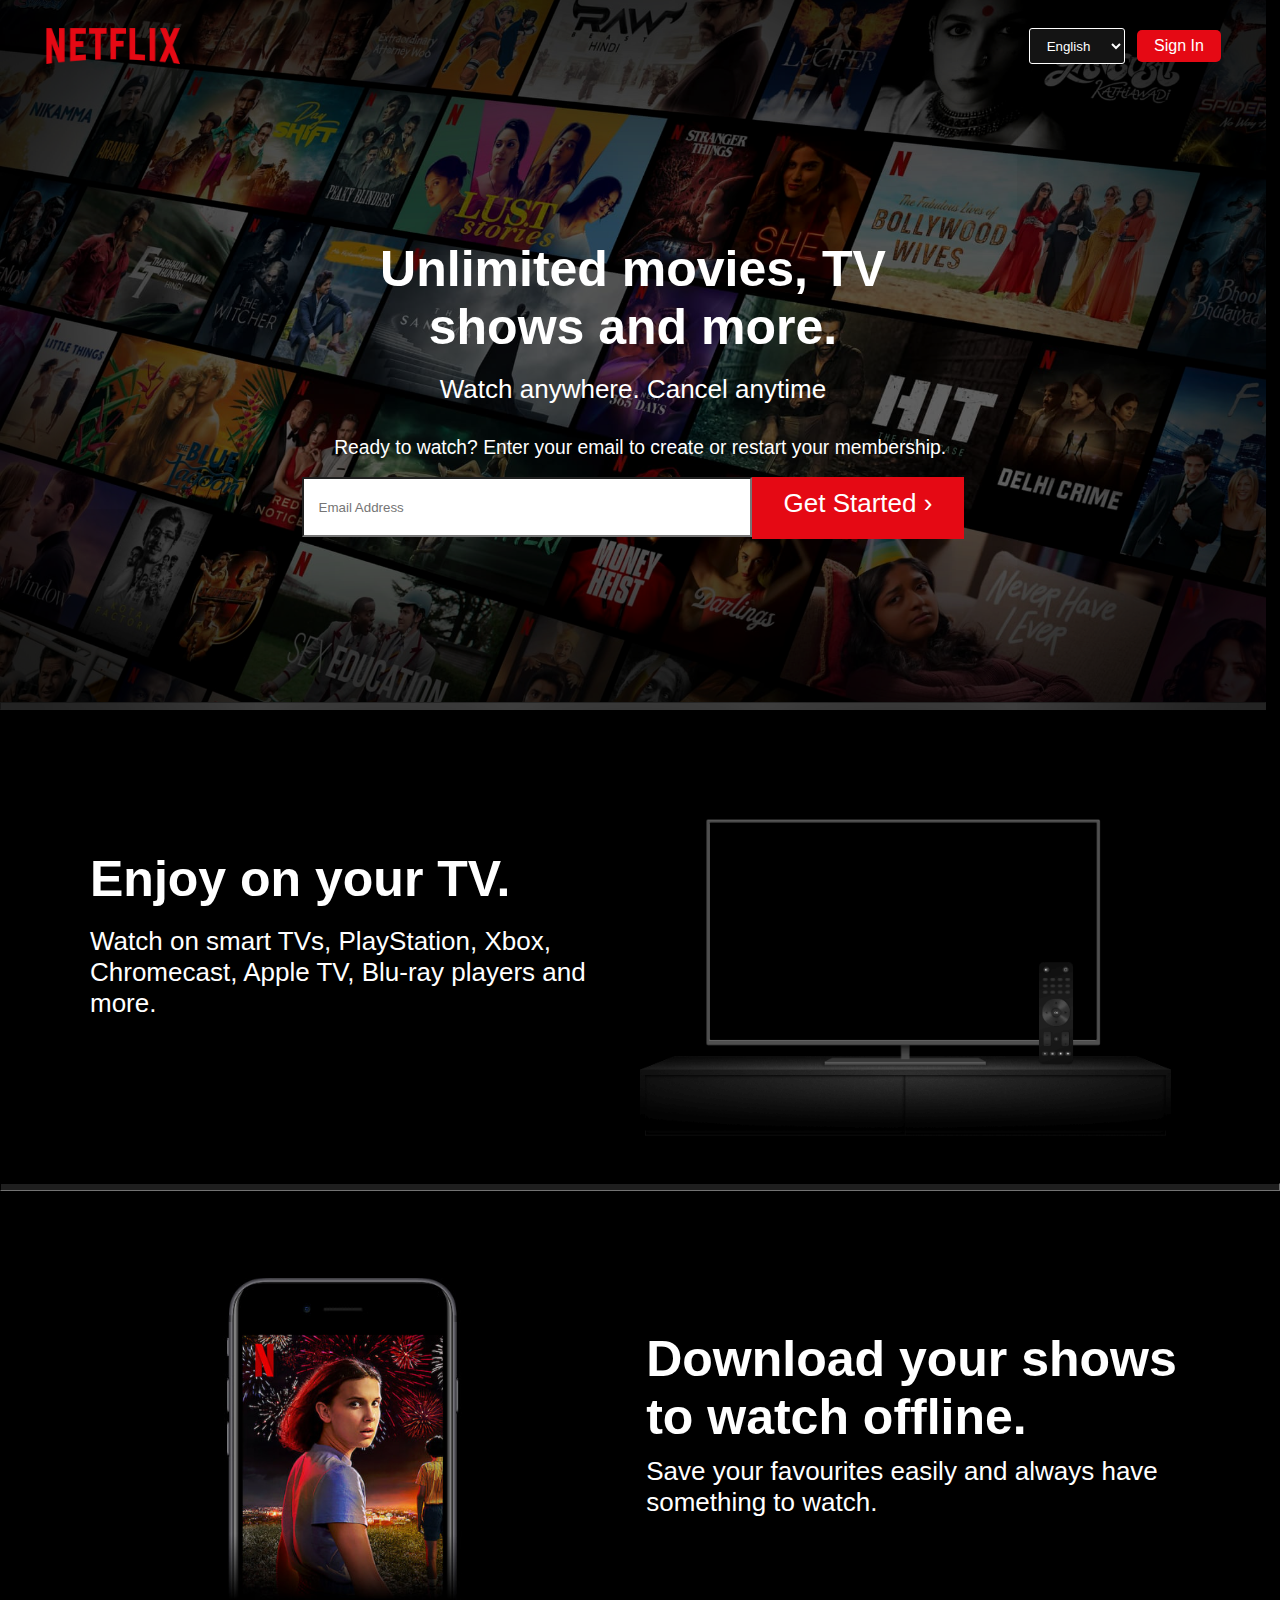
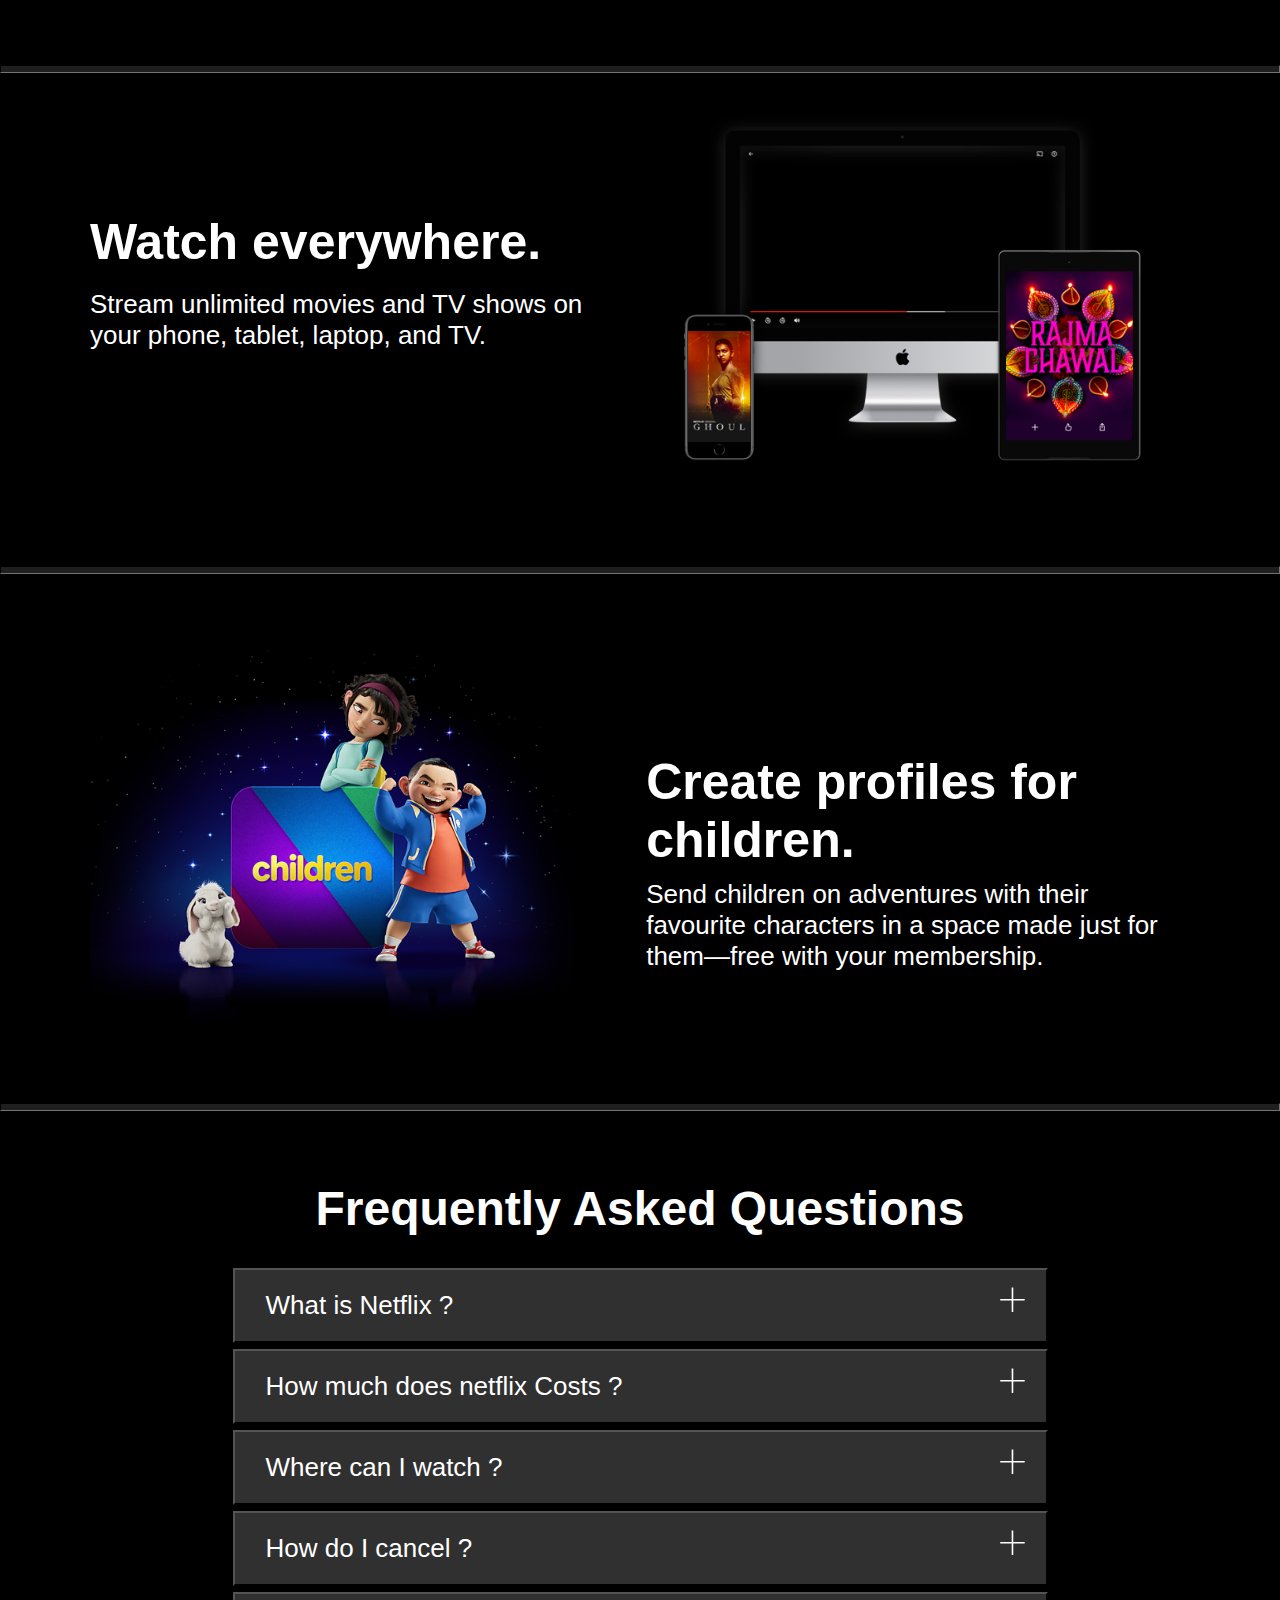
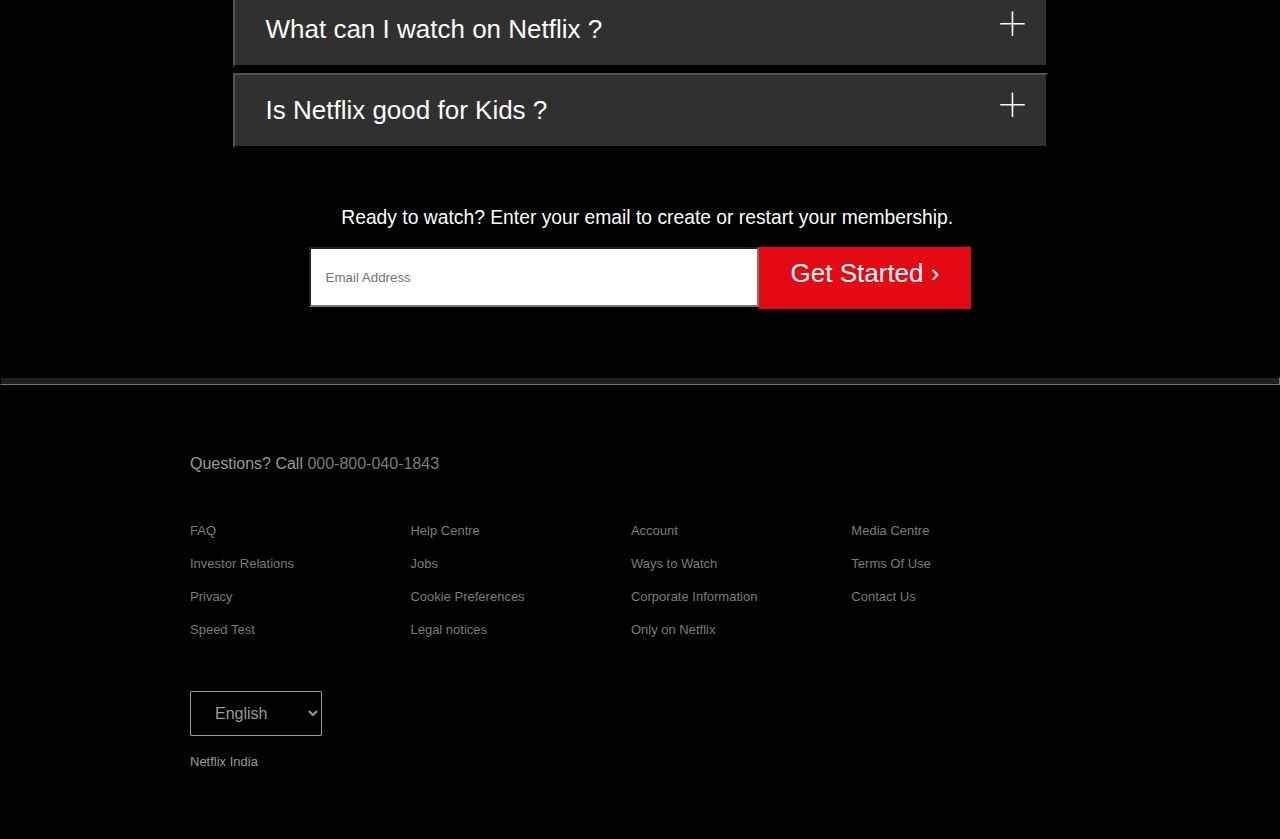
==== commit ecabe16a: "Add files via upload" ====
--- a/index.html
+++ b/index.html
@@ -8,6 +8,7 @@
   <link rel="stylesheet" href="Style.css">
   <title>Netflix India - Watch TV Shows Online, Watch Movies Online</title>
   <link rel="icon" href="https://assets.nflxext.com/us/ffe/siteui/common/icons/nficon2016.ico" type="image/x-icon">
+  <script src="main.js"> </script>
 </head>
 
 <body>
@@ -56,7 +57,7 @@
       </form>
     </div>
 
-    <hr style="margin-top: 10%;  color: white;
+    <hr style="margin-top: 15%;  color: white;
         background-color: white;
         border-color: white;">
   </header>
@@ -181,7 +182,7 @@
       <!---------------------------------------->
 
 
-      <button class="Faq-button Faq-button1">
+      <button class="Faq-button" id="Faq-button1" onclick="show1()">
         <span class="ques">What is Netflix ? </span>
         <span class="ques-icon ques-1">
           <svg id="thin-x" viewBox="0 0 26 26" class="svg-icon svg-icon-thin-x svg-closed" focusable="true">
@@ -190,7 +191,7 @@
             </path>
           </svg></span>
       </button>
-      <button class="Answer-button Faq-answer1 initially-hide">
+      <button class="Answer-button initially-hide" id="Faq-answer1">
         <span class="ans">Netflix is a streaming service that offers a wide variety of award-winning TV shows, movies,
           anime, documentaries and more – on thousands of internet-connected devices. <br><br>
 
@@ -202,7 +203,7 @@
       <!---------------------------------------->
 
 
-      <button class="Faq-button Faq-button2">
+      <button class="Faq-button" id="Faq-button2" onclick="show2()">
         <span class="ques">How much does netflix Costs ? </span>
         <span class="ques-icon ques-1">
           <svg id="thin-x" viewBox="0 0 26 26" class="svg-icon svg-icon-thin-x svg-closed" focusable="true">
@@ -211,7 +212,7 @@
             </path>
           </svg></span>
       </button>
-      <button class="Answer-button Faq-answer2 initially-hide">
+      <button class="Answer-button initially-hide" id="Faq-answer2">
         <span class="ans">Watch Netflix on your smartphone, tablet, Smart TV, laptop, or streaming device, all for one
           fixed monthly fee. Plans range from ₹ 149 to ₹ 649 a month. No extra costs, no contracts.</span>
       </button>
@@ -220,15 +221,15 @@
       <!---------------------------------------->
 
 
-      <button class="Faq-button Faq-button3"><span class="ques">Where can I watch ?</span>
-        <span class="ques-icon ques-1">
-          <svg id="thin-x" viewBox="0 0 26 26" class="svg-icon svg-icon-thin-x svg-closed" focusable="true">
-            <path
-              d="M10.5 9.3L1.8 0.5 0.5 1.8 9.3 10.5 0.5 19.3 1.8 20.5 10.5 11.8 19.3 20.5 20.5 19.3 11.8 10.5 20.5 1.8 19.3 0.5 10.5 9.3Z">
-            </path>
-          </svg></span>
-      </button>
-      <button class="Answer-button Faq-answer3 initially-hide">
+      <button class="Faq-button" id=" Faq-button3" onclick="show3()"><span class="ques">Where can I watch ?</span>
+        <span class="ques-icon ques-1">
+          <svg id="thin-x" viewBox="0 0 26 26" class="svg-icon svg-icon-thin-x svg-closed" focusable="true">
+            <path
+              d="M10.5 9.3L1.8 0.5 0.5 1.8 9.3 10.5 0.5 19.3 1.8 20.5 10.5 11.8 19.3 20.5 20.5 19.3 11.8 10.5 20.5 1.8 19.3 0.5 10.5 9.3Z">
+            </path>
+          </svg></span>
+      </button>
+      <button class="Answer-button initially-hide " id="Faq-answer3">
         <span class="ans">Watch anywhere, anytime. Sign in with your Netflix account to watch instantly on the web at
           netflix.com from your personal computer or on any internet-connected device that offers the Netflix app,
           including smart TVs, smartphones, tablets, streaming media players and game consoles.
@@ -242,15 +243,15 @@
 
 
 
-      <button class="Faq-button Faq-button4"><span class="ques">How do I cancel ? </span>
-        <span class="ques-icon ques-1">
-          <svg id="thin-x" viewBox="0 0 26 26" class="svg-icon svg-icon-thin-x svg-closed" focusable="true">
-            <path
-              d="M10.5 9.3L1.8 0.5 0.5 1.8 9.3 10.5 0.5 19.3 1.8 20.5 10.5 11.8 19.3 20.5 20.5 19.3 11.8 10.5 20.5 1.8 19.3 0.5 10.5 9.3Z">
-            </path>
-          </svg></span>
-      </button>
-      <button class="Answer-button Faq-answer4 initially-hide">
+      <button class="Faq-button " id="Faq-button4" onclick="show4()"><span class="ques">How do I cancel ? </span>
+        <span class="ques-icon ques-1" id="ques4-icon ">
+          <svg id="thin-x" viewBox="0 0 26 26" class="svg-icon svg-icon-thin-x svg-closed" focusable="true">
+            <path
+              d="M10.5 9.3L1.8 0.5 0.5 1.8 9.3 10.5 0.5 19.3 1.8 20.5 10.5 11.8 19.3 20.5 20.5 19.3 11.8 10.5 20.5 1.8 19.3 0.5 10.5 9.3Z">
+            </path>
+          </svg></span>
+      </button>
+      <button class="Answer-button initially-hide " id="Faq-answer4">
         <span class="ans">Netflix is flexible. There are no annoying contracts and no commitments. You can easily cancel
           your account online in two clicks. There are no cancellation fees - start or stop your account anytime.</span>
       </button>
@@ -260,15 +261,16 @@
 
 
 
-      <button class="Faq-button Faq-button5"><span class="ques">What can I watch on Netflix ? </span>
-        <span class="ques-icon ques-1">
-          <svg id="thin-x" viewBox="0 0 26 26" class="svg-icon svg-icon-thin-x svg-closed" focusable="true">
-            <path
-              d="M10.5 9.3L1.8 0.5 0.5 1.8 9.3 10.5 0.5 19.3 1.8 20.5 10.5 11.8 19.3 20.5 20.5 19.3 11.8 10.5 20.5 1.8 19.3 0.5 10.5 9.3Z">
-            </path>
-          </svg></span>
-      </button>
-      <button class="Answer-button Faq-answer5 initially-hide">
+      <button class="Faq-button " id="Faq-button5" onclick="show5()"><span class="ques">What can I watch on Netflix ?
+        </span>
+        <span class="ques-icon ques-1">
+          <svg id="thin-x" viewBox="0 0 26 26" class="svg-icon svg-icon-thin-x svg-closed" focusable="true">
+            <path
+              d="M10.5 9.3L1.8 0.5 0.5 1.8 9.3 10.5 0.5 19.3 1.8 20.5 10.5 11.8 19.3 20.5 20.5 19.3 11.8 10.5 20.5 1.8 19.3 0.5 10.5 9.3Z">
+            </path>
+          </svg></span>
+      </button>
+      <button class="Answer-button initially-hide" id="Faq-answer5">
         <span class="ans">Netflix has an extensive library of feature films, documentaries, TV shows, anime,
           award-winning Netflix originals, and more. Watch as much as you want, anytime you want.</span>
       </button>
@@ -279,15 +281,16 @@
 
 
 
-      <button class="Faq-button Faq-button6"><span class="ques">Is Netflix good for Kids ? </span>
-        <span class="ques-icon ques-1">
-          <svg id="thin-x" viewBox="0 0 26 26" class="svg-icon svg-icon-thin-x svg-closed" focusable="true">
-            <path
-              d="M10.5 9.3L1.8 0.5 0.5 1.8 9.3 10.5 0.5 19.3 1.8 20.5 10.5 11.8 19.3 20.5 20.5 19.3 11.8 10.5 20.5 1.8 19.3 0.5 10.5 9.3Z">
-            </path>
-          </svg></span>
-      </button>
-      <button class="Answer-button Faq-answer6 initially-hide">
+      <button class="Faq-button" id=" Faq-button6" onclick="show6()"><span class="ques">Is Netflix good for Kids ?
+        </span>
+        <span class="ques-icon ques-1">
+          <svg id="thin-x" viewBox="0 0 26 26" class="svg-icon svg-icon-thin-x svg-closed" focusable="true">
+            <path
+              d="M10.5 9.3L1.8 0.5 0.5 1.8 9.3 10.5 0.5 19.3 1.8 20.5 10.5 11.8 19.3 20.5 20.5 19.3 11.8 10.5 20.5 1.8 19.3 0.5 10.5 9.3Z">
+            </path>
+          </svg></span>
+      </button>
+      <button class="Answer-button initially-hide" id="Faq-answer6">
         <span class="ans">The Netflix Kids experience is included in your membership to give parents control while kids
           enjoy family-friendly TV shows and films in their own space.
           <br><br>
@@ -337,47 +340,52 @@
   <!-- ################################################# Footer #########################################-->
 
   <footer class="footer">
-    <div class="footer-content">
-      <p>Questions? Call <a href="tel:000-800-040-1843" style="font-size: 16px;"> 000-800-040-1843 </a></p>
+    <div class="site-footer">
+      <p class="foter-top">Questions? Call <a href="tel:000-800-040-1843" style="font-size: 16px;"> 000-800-040-1843 </a></p>
       <br>
       <div class="footer-cols">
-        <ul>
-          <li><a href="#"><span class="footer-list-links">FAQ</span></a></li>
-          <li><a href="#"><span class="footer-list-links">Help Centre</span></a></li>
-          <li><a href="#"><span class="footer-list-links">Account</span></a></li>
-          <li><a href="#"><span class="footer-list-links">Media Centre</span></a></li>
-          <li><a href="#"><span class="footer-list-links">Investor Relations</span></a></li>
-          <li><a href="#"><span class="footer-list-links">Jobs</span></a></li>
-          <li><a href="#"><span class="footer-list-links">Ways to Watch</span></a></li>
-          <li><a href="#"><span class="footer-list-links">Terms Of Use</span></a></li>
-          <li><a href="#"><span class="footer-list-links">Privacy</span></a></li>
-          <li><a href="#"><span class="footer-list-links">Cookie Preferences</span></a></li>
-          <li><a href="#"><span class="footer-list-links">Corporate Information</span></a></li>
-          <li><a href="#"><span class="footer-list-links">Contact Us</a></li>
-          <li><a href="#"><span class="footer-list-links">Speed Test</a></li>
-          <li><a href="#"><span class="footer-list-links">Legal notices</a></li>
-          <li><a href="#"><span class="footer-list-links">Only on Netflix</a></li>
-          <li><a href="#">Cookie Preferences</a></li>
-          <li><a href="#">Legal Notices</a></li>
+        <ul class="footer-link-structural">
+          <li class="footer-link-items"><a href="#"><span class="footer-list-links">FAQ</span></a></li>
+          <li class="footer-link-items"><a href="#"><span class="footer-list-links">Help Centre</span></a></li>
+          <li class="footer-link-items"><a href="#"><span class="footer-list-links">Account</span></a></li>
+          <li class="footer-link-items"><a href="#"><span class="footer-list-links">Media Centre</span></a></li>
+          <li class="footer-link-items"><a href="#"><span class="footer-list-links">Investor Relations</span></a></li>
+          <li class="footer-link-items"><a href="#"><span class="footer-list-links">Jobs</span></a></li>
+          <li class="footer-link-items"><a href="#"><span class="footer-list-links">Ways to Watch</span></a></li>
+          <li class="footer-link-items"><a href="#"><span class="footer-list-links">Terms Of Use</span></a></li>
+          <li class="footer-link-items"><a href="#"><span class="footer-list-links">Privacy</span></a></li>
+          <li class="footer-link-items"><a href="#"><span class="footer-list-links">Cookie Preferences</span></a></li>
+          <li class="footer-link-items"><a href="#"><span class="footer-list-links">Corporate Information</span></a></li>
+          <li class="footer-link-items"><a href="#"><span class="footer-list-links">Contact Us</span></a></li>
+          <li class="footer-link-items"><a href="#"><span class="footer-list-links">Speed Test</span></a></li>
+          <li class="footer-link-items"><a href="#"><span class="footer-list-links">Legal notices</span></a></li>
+          <li class="footer-link-items"><a href="#"><span class="footer-list-links">Only on Netflix</span></a></li>
         </ul>
+
+
+
+
+
         <br>
+        <div class="lang-selection-container">
         <span class="langselect">
           <select name="lang" id="lang-selector-footer">
             <option value="eng">English</option>
             <option value="hin">हिन्दी</option>
           </select>
         </span>
+      </div>
         <br>
-        <br>
-        <p>Netflix India</p>
-
-      </div>
-    </div>
+        <p class="footer-country">Netflix India</p>
+
+      </div>
+    </div>
+
   </footer>
 
 
 
 </body>
-  <script src="main.js" > </script>
-
-</html>
+
+
+</html>--- a/Style.css
+++ b/Style.css
@@ -213,6 +213,9 @@
   text-align: left;
   box-shadow: 0 1vh 0 #e50914;
 }
+.btn-text1-hindi{
+  font-size: 20px;
+}
 
 .btn-get-started:hover {
   filter: brightness(110%);
@@ -244,6 +247,8 @@
 .Top-content-mail {
   width: 450px;
   height: 60px;
+  background-color: white;
+  padding-left: 15px;
 }
 
 
@@ -941,7 +946,6 @@
 .ques-icon{
 float: right;
 transform: rotate(45deg);
-
 }
 
 .Answer-button {
@@ -999,6 +1003,9 @@
 
 
 }
+.show{
+  display: inline;
+}
 
 
 
@@ -1036,6 +1043,8 @@
 .footer-content-mail {
   width: 450px;
   height: 60px;
+  background-color: white;
+  padding-left: 15px;
 }
 
 .btn-get-started-footer {
@@ -1079,7 +1088,6 @@
 
   .footer-mail-form{
     width: auto;
-
   }
 
 
@@ -1131,6 +1139,7 @@
   .footer-content-mail{
     width: 70%;
     height: 35px;
+
   }
 
   .btn-get-started-footer {
@@ -1152,61 +1161,95 @@
 /*########################################################### footer ##################################################3*/
 
 
-
 .footer{
-  padding:75px 45px;
+  width: 1090px;
+  margin: auto;
+  padding: 70px 45px;
   
 }
-.footer p {
+.site-footer{
+  width: 900px;
+  margin-left: 50px;
+  margin-right: 50px;
+}
+
+.foter-top{
+  margin-bottom: 30px;
   font-size: 16px;
-  color :#999
-}
-
-.footer-content{
-  margin-left: 19%;
-  margin-right: 19%;
-}
-footer ul{
-  list-style: none;
-  display: inline;
-}
-.footer li{
+}
+
+.footer-link-items{
+  width:24%;
+  padding-right: 0.9%;
+  margin-bottom: 16px;
+  display: inline-table;
   font-size: 13px;
-  display: inline;
-  margin-bottom: 16px; 
-  padding: 0px 12px 0px 0px;
-  
-}
-
+}
 
 .footer a{
-  color :#999;
-  width: 10vh;
+  color: rgb(126, 122, 122);
 }
 .footer a:hover{
   text-decoration: underline;
- }
-.footer-list-links{
-  width: 50%;
-}
-
-
+}
+
+
+@media (max-width: 1090px){
+ 
+  .footer{
+    width: auto;
+    margin: auto;
+    padding: 70px 45px;
+  }
+  .site-footer{
+    margin: 0px auto;
+    width: 90%;
+  }
+}
+  @media (max-width: 741px){
+    .footer-link-items{
+      width:32%;
+    }
+  }
+
+
+  @media (max-width: 500px){
+    .footer-link-items{
+      width:49%;
+    }
+  }
+
+  @media (max-width: 367px){
+    .foter-top{
+      font-size: 13px;
+    }
+    
+  }
+
+  @media (max-width: 342px){
+    .footer-link-items{
+      width:95%;
+    }
+    
+  }
 
 #lang-selector-footer {
-  /* float: right; */
+  /* float: left; */
   color: #fff;
-  background-color: #141414;
-  margin-right: 10%;
-  margin-top: 30px;
-  width: 90px;
-  height: 30px;
-
-}
-
+  background-color: black;
+  margin-top: 20px;
+  padding: 12px 0px 12px 20px;
+  width: 132px;
+  font-size: 16px;
+  color: #999;
+  border: 0.7px solid #999;
+  border-radius: 1px;
+}
 #lang-selector-footer option {
   font-size: 15px;
   color: #fff;
   background-color: #999;
 }
-
- +.footer-country{
+  font-size: 13px;
+}
